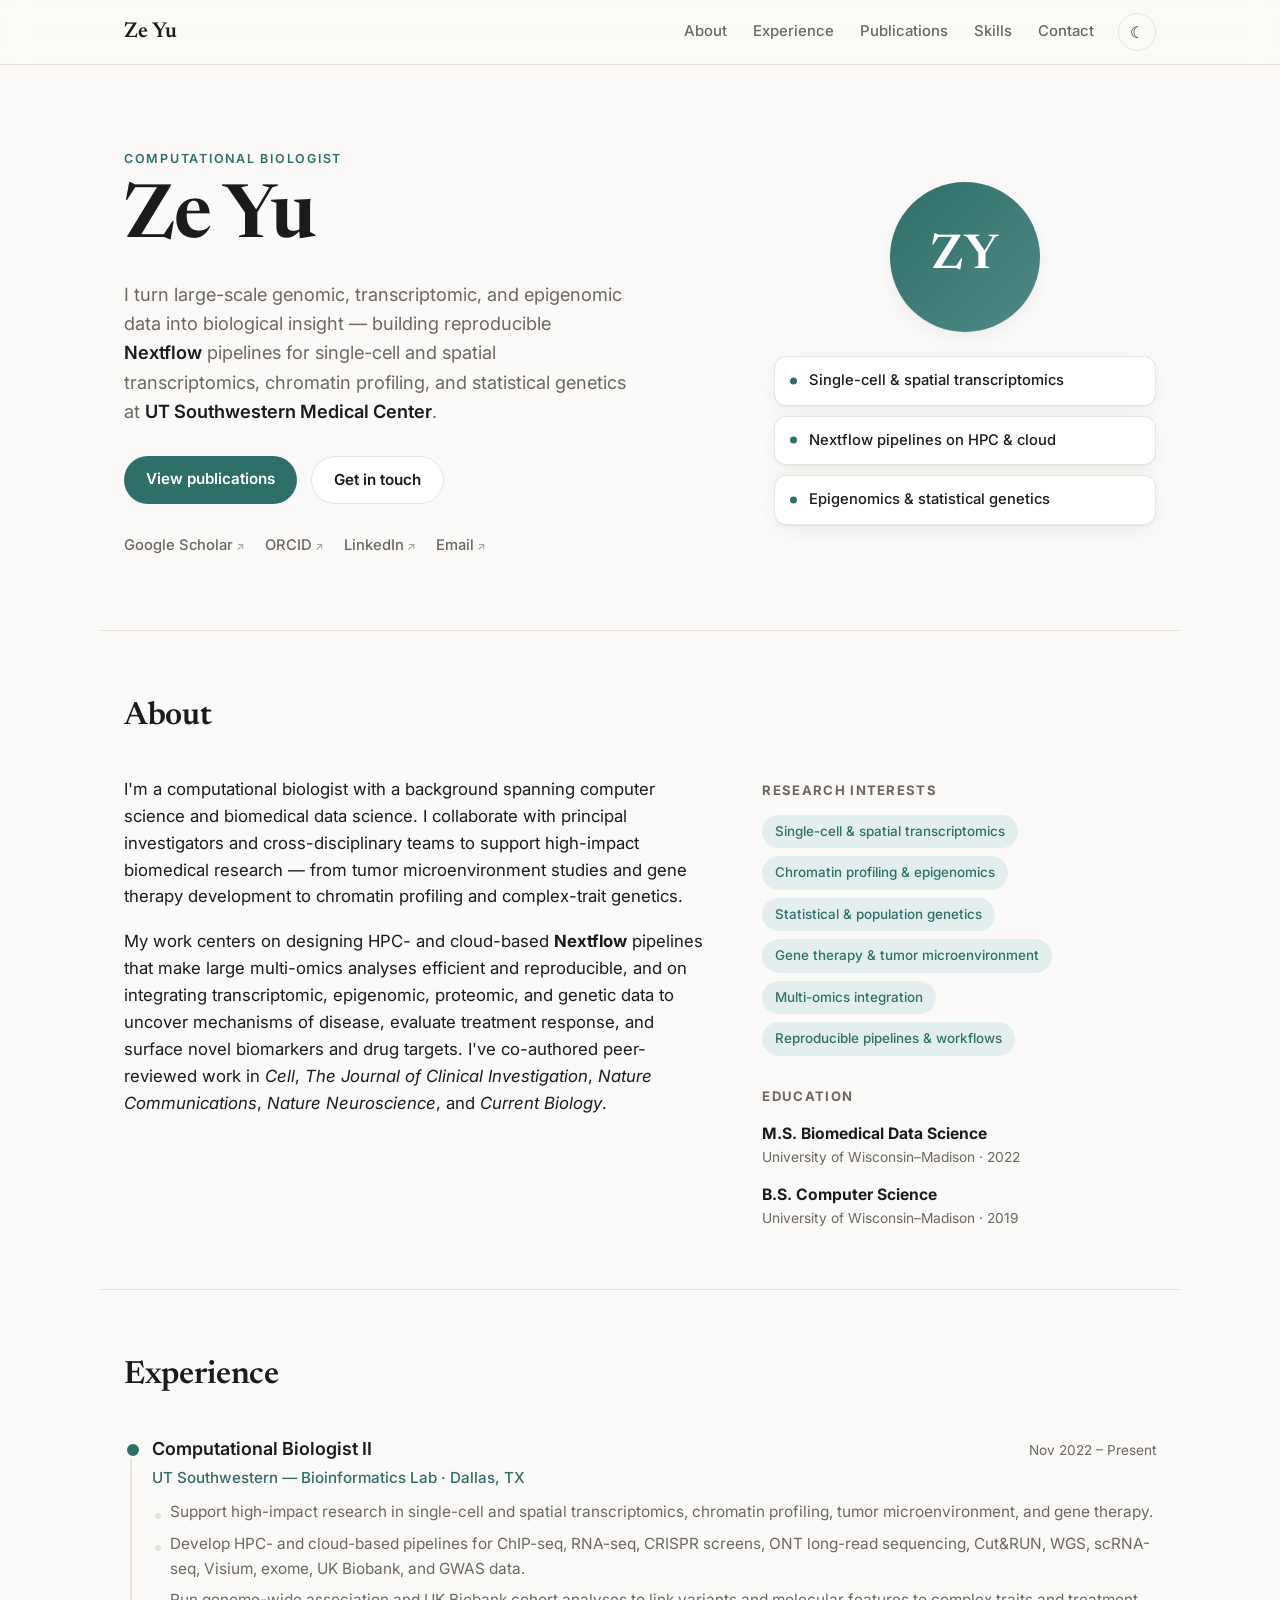
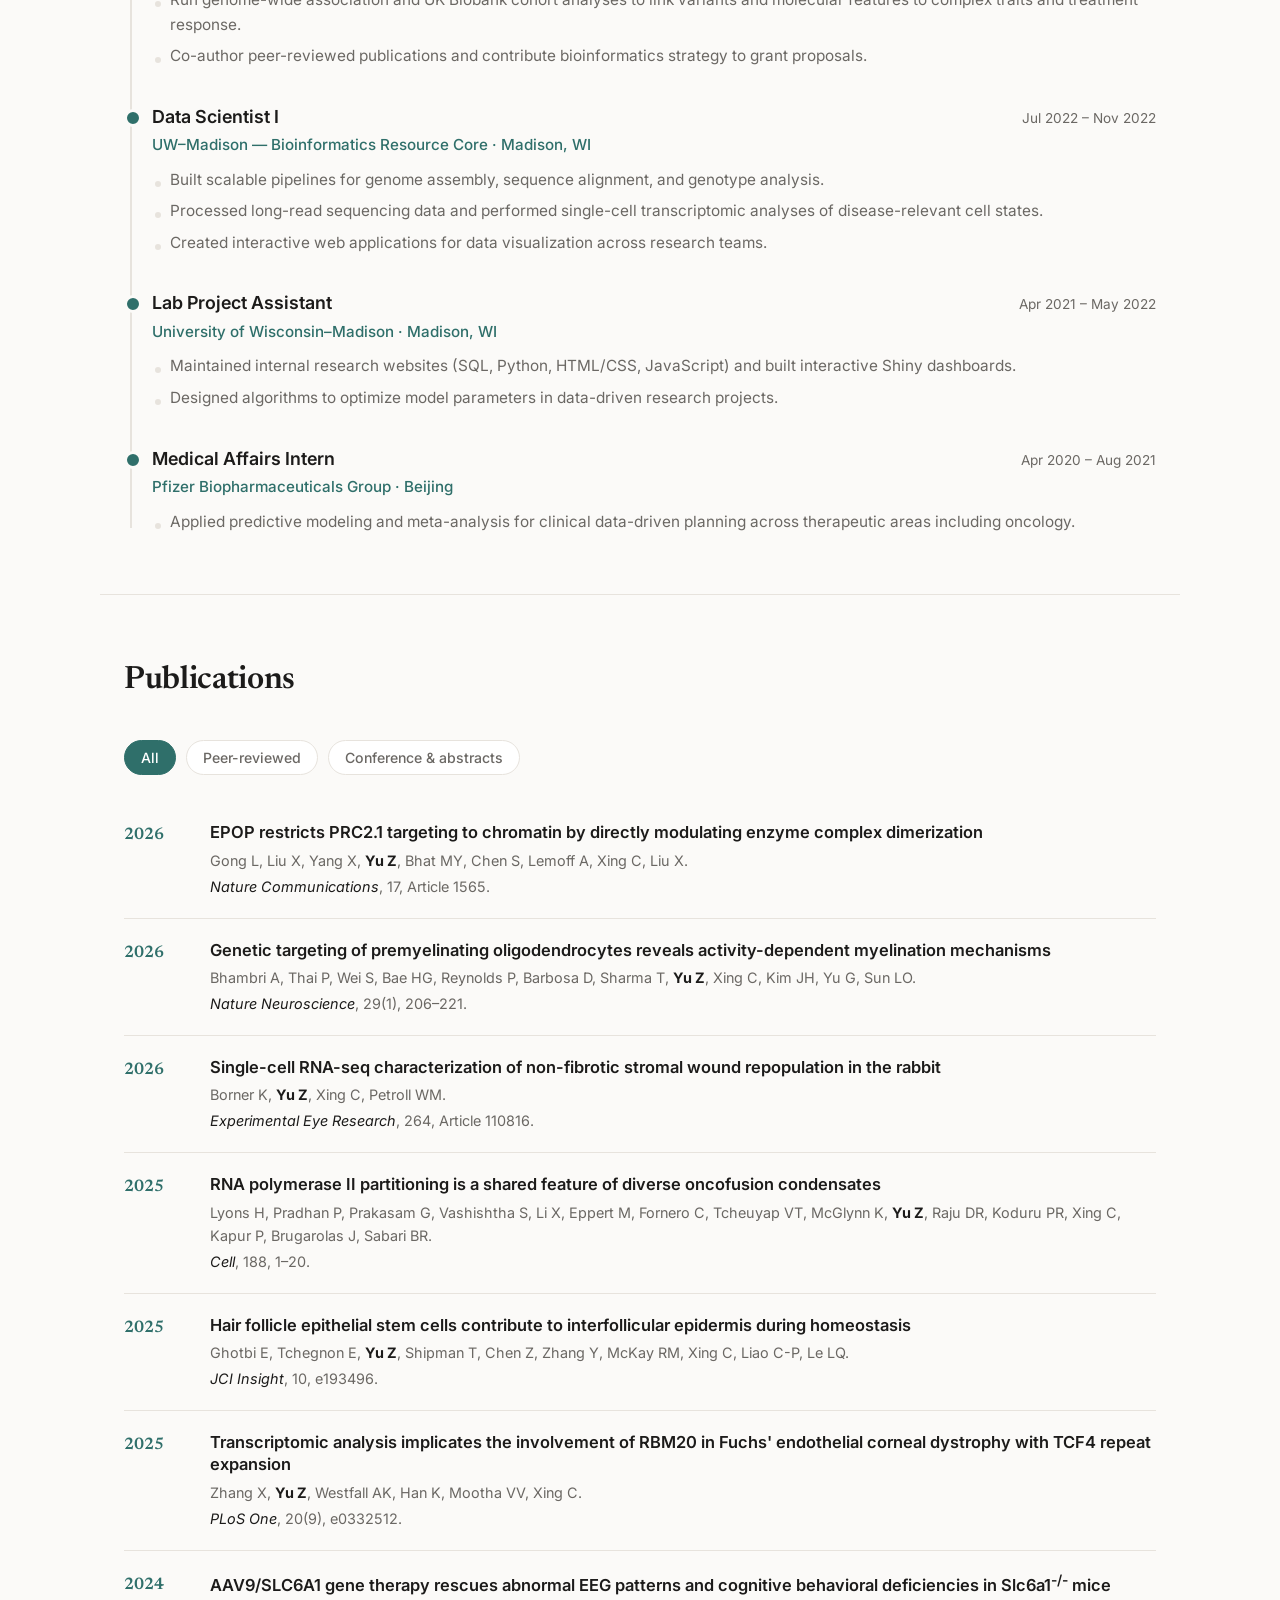
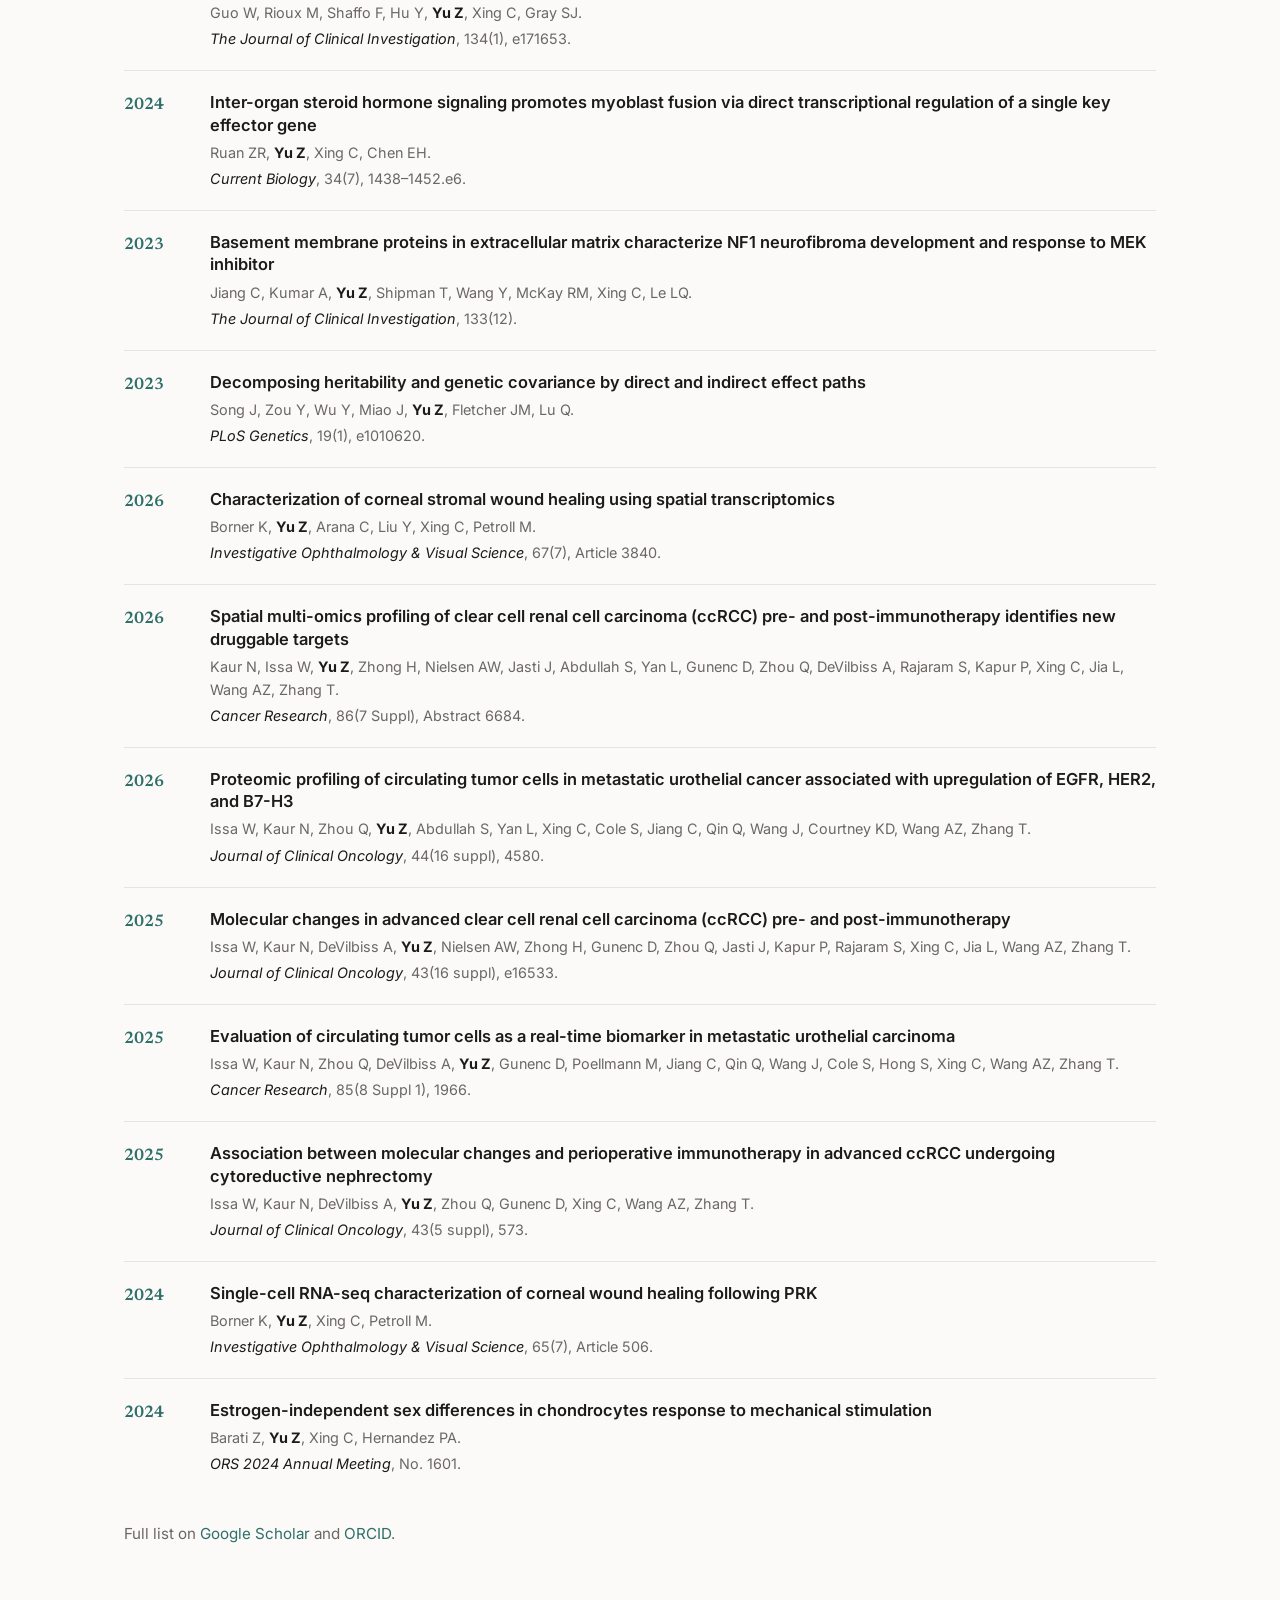
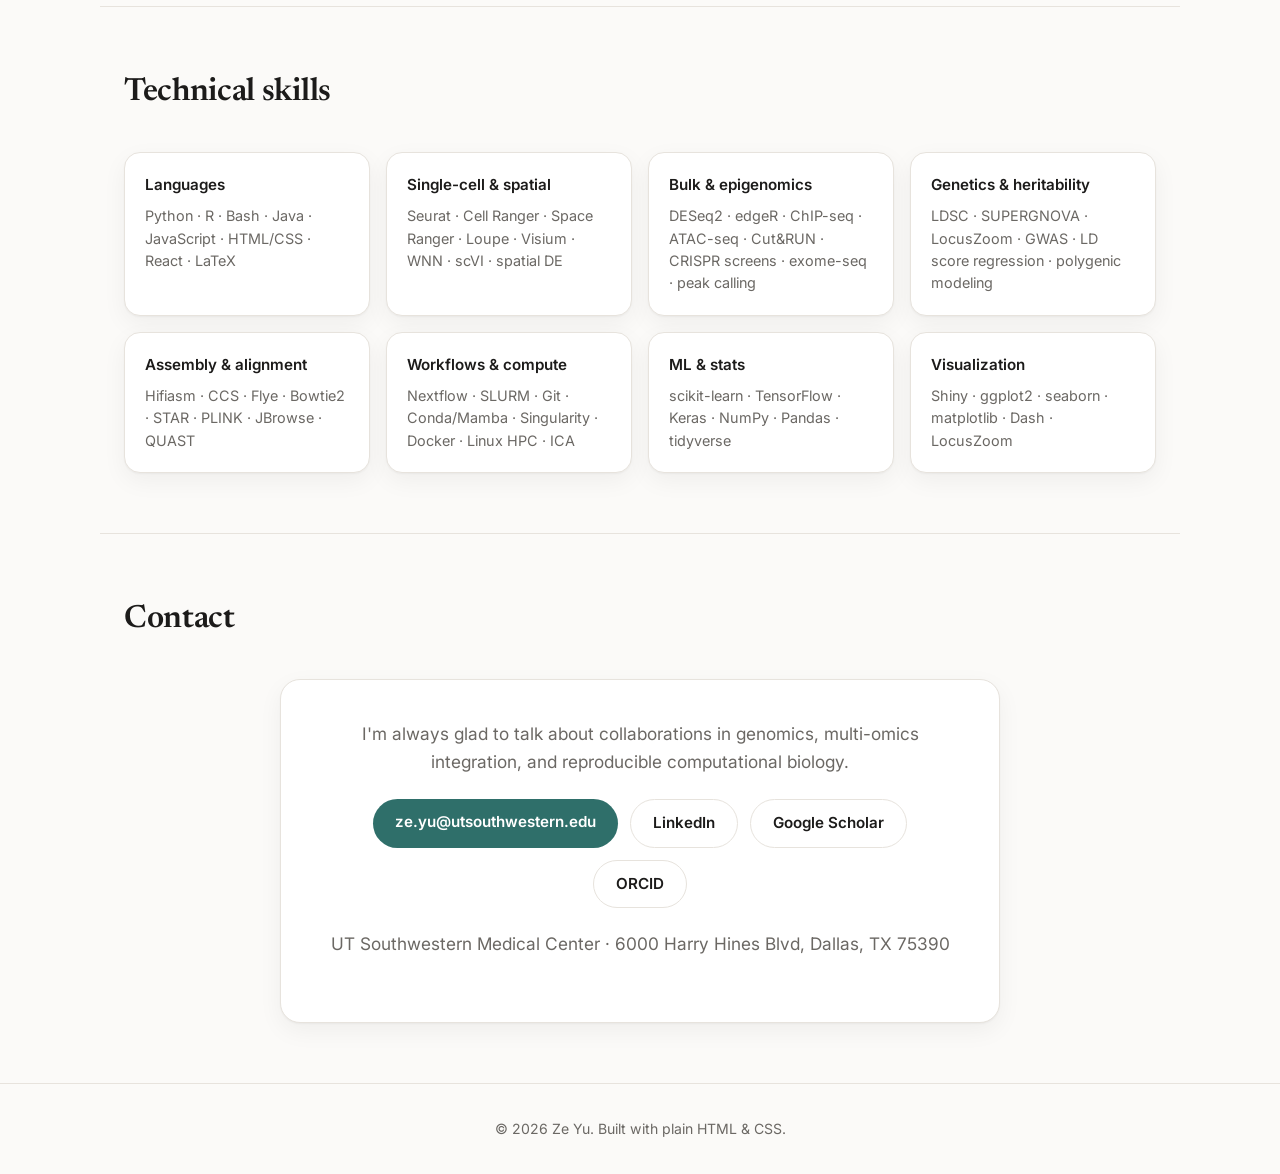
==== index.html @ 51e22260 "Build personal website Static site (HTML/CSS/JS) with light/dark theme, experience timeline, filtera" ====
<!DOCTYPE html>
<html lang="en">
<head>
  <meta charset="UTF-8" />
  <meta name="viewport" content="width=device-width, initial-scale=1.0" />
  <title>Ze Yu — Computational Biologist</title>
  <meta name="description" content="Ze Yu — Computational Biologist at UT Southwestern Medical Center. Single-cell & spatial transcriptomics, epigenomics, statistical genetics." />
  <meta property="og:title" content="Ze Yu — Computational Biologist" />
  <meta property="og:description" content="Computational Biologist at UT Southwestern Medical Center. Single-cell & spatial transcriptomics, epigenomics, and statistical genetics." />
  <meta property="og:type" content="website" />
  <link rel="preconnect" href="https://fonts.googleapis.com" />
  <link rel="preconnect" href="https://fonts.gstatic.com" crossorigin />
  <link href="https://fonts.googleapis.com/css2?family=Newsreader:opsz,wght@6..72,400;6..72,500;6..72,600&family=Inter:wght@400;500;600;700&display=swap" rel="stylesheet" />
  <link rel="stylesheet" href="styles.css" />
  <link rel="icon" href="data:image/svg+xml,%3Csvg xmlns='http://www.w3.org/2000/svg' viewBox='0 0 100 100'%3E%3Ctext y='.9em' font-size='90'%3E%F0%9F%A7%AC%3C/text%3E%3C/svg%3E" />
</head>
<body>
  <header class="site-header">
    <nav class="nav container">
      <a href="#top" class="brand">Ze&nbsp;Yu</a>
      <div class="nav-links">
        <a href="#about">About</a>
        <a href="#experience">Experience</a>
        <a href="#publications">Publications</a>
        <a href="#skills">Skills</a>
        <a href="#contact">Contact</a>
      </div>
      <button id="theme-toggle" class="theme-toggle" aria-label="Toggle dark mode">
        <span class="theme-icon">☾</span>
      </button>
    </nav>
  </header>

  <main id="top">
    <!-- HERO -->
    <section class="hero container">
      <div class="hero-text">
        <p class="eyebrow">Computational Biologist</p>
        <h1>Ze Yu</h1>
        <p class="lede">
          I turn large-scale genomic, transcriptomic, and epigenomic data into
          biological insight — building reproducible <strong>Nextflow</strong>
          pipelines for single-cell and spatial transcriptomics, chromatin
          profiling, and statistical genetics at
          <strong>UT Southwestern Medical Center</strong>.
        </p>
        <div class="hero-actions">
          <a class="btn btn-primary" href="#publications">View publications</a>
          <a class="btn btn-ghost" href="#contact">Get in touch</a>
        </div>
        <ul class="social">
          <li><a href="https://scholar.google.com/citations?user=RxsNe5QAAAAJ&hl=en" target="_blank" rel="noopener">Google Scholar</a></li>
          <li><a href="https://orcid.org/0000-0002-0583-1351" target="_blank" rel="noopener">ORCID</a></li>
          <li><a href="https://www.linkedin.com/in/ze-yu-9024b215b" target="_blank" rel="noopener">LinkedIn</a></li>
          <li><a href="mailto:ze.yu@utsouthwestern.edu">Email</a></li>
        </ul>
      </div>
      <div class="hero-aside">
        <div class="avatar" aria-hidden="true">ZY</div>
        <ul class="hero-focus">
          <li>Single-cell &amp; spatial transcriptomics</li>
          <li>Nextflow pipelines on HPC &amp; cloud</li>
          <li>Epigenomics &amp; statistical genetics</li>
        </ul>
      </div>
    </section>

    <!-- ABOUT -->
    <section id="about" class="container section">
      <h2 class="section-title">About</h2>
      <div class="about-grid">
        <div class="about-body">
          <p>
            I'm a computational biologist with a background spanning computer
            science and biomedical data science. I collaborate with principal
            investigators and cross-disciplinary teams to support high-impact
            biomedical research — from tumor microenvironment studies and gene
            therapy development to chromatin profiling and complex-trait genetics.
          </p>
          <p>
            My work centers on designing HPC- and cloud-based
            <strong>Nextflow</strong> pipelines that make large multi-omics
            analyses efficient and reproducible, and on
            integrating transcriptomic, epigenomic, proteomic, and genetic data to
            uncover mechanisms of disease, evaluate treatment response, and surface
            novel biomarkers and drug targets. I've co-authored peer-reviewed work
            in <em>Cell</em>, <em>The Journal of Clinical Investigation</em>,
            <em>Nature Communications</em>, <em>Nature Neuroscience</em>, and
            <em>Current Biology</em>.
          </p>
        </div>
        <aside class="about-side">
          <h3>Research interests</h3>
          <ul class="tags">
            <li>Single-cell &amp; spatial transcriptomics</li>
            <li>Chromatin profiling &amp; epigenomics</li>
            <li>Statistical &amp; population genetics</li>
            <li>Gene therapy &amp; tumor microenvironment</li>
            <li>Multi-omics integration</li>
            <li>Reproducible pipelines &amp; workflows</li>
          </ul>
          <h3>Education</h3>
          <ul class="edu">
            <li>
              <strong>M.S. Biomedical Data Science</strong>
              <span>University of Wisconsin–Madison · 2022</span>
            </li>
            <li>
              <strong>B.S. Computer Science</strong>
              <span>University of Wisconsin–Madison · 2019</span>
            </li>
          </ul>
        </aside>
      </div>
    </section>

    <!-- EXPERIENCE -->
    <section id="experience" class="container section">
      <h2 class="section-title">Experience</h2>
      <ol class="timeline">
        <li>
          <div class="timeline-head">
            <h3>Computational Biologist II</h3>
            <span class="timeline-date">Nov 2022 – Present</span>
          </div>
          <p class="timeline-org">UT Southwestern — Bioinformatics Lab · Dallas, TX</p>
          <ul>
            <li>Support high-impact research in single-cell and spatial transcriptomics, chromatin profiling, tumor microenvironment, and gene therapy.</li>
            <li>Develop HPC- and cloud-based pipelines for ChIP-seq, RNA-seq, CRISPR screens, ONT long-read sequencing, Cut&amp;RUN, WGS, scRNA-seq, Visium, exome, UK Biobank, and GWAS data.</li>
            <li>Run genome-wide association and UK Biobank cohort analyses to link variants and molecular features to complex traits and treatment response.</li>
            <li>Co-author peer-reviewed publications and contribute bioinformatics strategy to grant proposals.</li>
          </ul>
        </li>
        <li>
          <div class="timeline-head">
            <h3>Data Scientist I</h3>
            <span class="timeline-date">Jul 2022 – Nov 2022</span>
          </div>
          <p class="timeline-org">UW–Madison — Bioinformatics Resource Core · Madison, WI</p>
          <ul>
            <li>Built scalable pipelines for genome assembly, sequence alignment, and genotype analysis.</li>
            <li>Processed long-read sequencing data and performed single-cell transcriptomic analyses of disease-relevant cell states.</li>
            <li>Created interactive web applications for data visualization across research teams.</li>
          </ul>
        </li>
        <li>
          <div class="timeline-head">
            <h3>Lab Project Assistant</h3>
            <span class="timeline-date">Apr 2021 – May 2022</span>
          </div>
          <p class="timeline-org">University of Wisconsin–Madison · Madison, WI</p>
          <ul>
            <li>Maintained internal research websites (SQL, Python, HTML/CSS, JavaScript) and built interactive Shiny dashboards.</li>
            <li>Designed algorithms to optimize model parameters in data-driven research projects.</li>
          </ul>
        </li>
        <li>
          <div class="timeline-head">
            <h3>Medical Affairs Intern</h3>
            <span class="timeline-date">Apr 2020 – Aug 2021</span>
          </div>
          <p class="timeline-org">Pfizer Biopharmaceuticals Group · Beijing</p>
          <ul>
            <li>Applied predictive modeling and meta-analysis for clinical data-driven planning across therapeutic areas including oncology.</li>
          </ul>
        </li>
      </ol>
    </section>

    <!-- PUBLICATIONS -->
    <section id="publications" class="container section">
      <h2 class="section-title">Publications</h2>
      <div class="pub-controls">
        <button class="filter-btn is-active" data-filter="all">All</button>
        <button class="filter-btn" data-filter="journal">Peer-reviewed</button>
        <button class="filter-btn" data-filter="conference">Conference &amp; abstracts</button>
      </div>

      <ul class="pub-list">
        <!-- Peer-reviewed -->
        <li class="pub" data-type="journal">
          <span class="pub-year">2026</span>
          <div class="pub-body">
            <p class="pub-title">EPOP restricts PRC2.1 targeting to chromatin by directly modulating enzyme complex dimerization</p>
            <p class="pub-meta">Gong L, Liu X, Yang X, <b>Yu Z</b>, Bhat MY, Chen S, Lemoff A, Xing C, Liu X.</p>
            <p class="pub-venue"><em>Nature Communications</em>, 17, Article 1565.</p>
          </div>
        </li>
        <li class="pub" data-type="journal">
          <span class="pub-year">2026</span>
          <div class="pub-body">
            <p class="pub-title">Genetic targeting of premyelinating oligodendrocytes reveals activity-dependent myelination mechanisms</p>
            <p class="pub-meta">Bhambri A, Thai P, Wei S, Bae HG, Reynolds P, Barbosa D, Sharma T, <b>Yu Z</b>, Xing C, Kim JH, Yu G, Sun LO.</p>
            <p class="pub-venue"><em>Nature Neuroscience</em>, 29(1), 206–221.</p>
          </div>
        </li>
        <li class="pub" data-type="journal">
          <span class="pub-year">2026</span>
          <div class="pub-body">
            <p class="pub-title">Single-cell RNA-seq characterization of non-fibrotic stromal wound repopulation in the rabbit</p>
            <p class="pub-meta">Borner K, <b>Yu Z</b>, Xing C, Petroll WM.</p>
            <p class="pub-venue"><em>Experimental Eye Research</em>, 264, Article 110816.</p>
          </div>
        </li>
        <li class="pub" data-type="journal">
          <span class="pub-year">2025</span>
          <div class="pub-body">
            <p class="pub-title">RNA polymerase II partitioning is a shared feature of diverse oncofusion condensates</p>
            <p class="pub-meta">Lyons H, Pradhan P, Prakasam G, Vashishtha S, Li X, Eppert M, Fornero C, Tcheuyap VT, McGlynn K, <b>Yu Z</b>, Raju DR, Koduru PR, Xing C, Kapur P, Brugarolas J, Sabari BR.</p>
            <p class="pub-venue"><em>Cell</em>, 188, 1–20.</p>
          </div>
        </li>
        <li class="pub" data-type="journal">
          <span class="pub-year">2025</span>
          <div class="pub-body">
            <p class="pub-title">Hair follicle epithelial stem cells contribute to interfollicular epidermis during homeostasis</p>
            <p class="pub-meta">Ghotbi E, Tchegnon E, <b>Yu Z</b>, Shipman T, Chen Z, Zhang Y, McKay RM, Xing C, Liao C-P, Le LQ.</p>
            <p class="pub-venue"><em>JCI Insight</em>, 10, e193496.</p>
          </div>
        </li>
        <li class="pub" data-type="journal">
          <span class="pub-year">2025</span>
          <div class="pub-body">
            <p class="pub-title">Transcriptomic analysis implicates the involvement of RBM20 in Fuchs' endothelial corneal dystrophy with TCF4 repeat expansion</p>
            <p class="pub-meta">Zhang X, <b>Yu Z</b>, Westfall AK, Han K, Mootha VV, Xing C.</p>
            <p class="pub-venue"><em>PLoS One</em>, 20(9), e0332512.</p>
          </div>
        </li>
        <li class="pub" data-type="journal">
          <span class="pub-year">2024</span>
          <div class="pub-body">
            <p class="pub-title">AAV9/SLC6A1 gene therapy rescues abnormal EEG patterns and cognitive behavioral deficiencies in Slc6a1<sup>-/-</sup> mice</p>
            <p class="pub-meta">Guo W, Rioux M, Shaffo F, Hu Y, <b>Yu Z</b>, Xing C, Gray SJ.</p>
            <p class="pub-venue"><em>The Journal of Clinical Investigation</em>, 134(1), e171653.</p>
          </div>
        </li>
        <li class="pub" data-type="journal">
          <span class="pub-year">2024</span>
          <div class="pub-body">
            <p class="pub-title">Inter-organ steroid hormone signaling promotes myoblast fusion via direct transcriptional regulation of a single key effector gene</p>
            <p class="pub-meta">Ruan ZR, <b>Yu Z</b>, Xing C, Chen EH.</p>
            <p class="pub-venue"><em>Current Biology</em>, 34(7), 1438–1452.e6.</p>
          </div>
        </li>
        <li class="pub" data-type="journal">
          <span class="pub-year">2023</span>
          <div class="pub-body">
            <p class="pub-title">Basement membrane proteins in extracellular matrix characterize NF1 neurofibroma development and response to MEK inhibitor</p>
            <p class="pub-meta">Jiang C, Kumar A, <b>Yu Z</b>, Shipman T, Wang Y, McKay RM, Xing C, Le LQ.</p>
            <p class="pub-venue"><em>The Journal of Clinical Investigation</em>, 133(12).</p>
          </div>
        </li>
        <li class="pub" data-type="journal">
          <span class="pub-year">2023</span>
          <div class="pub-body">
            <p class="pub-title">Decomposing heritability and genetic covariance by direct and indirect effect paths</p>
            <p class="pub-meta">Song J, Zou Y, Wu Y, Miao J, <b>Yu Z</b>, Fletcher JM, Lu Q.</p>
            <p class="pub-venue"><em>PLoS Genetics</em>, 19(1), e1010620.</p>
          </div>
        </li>

        <!-- Conference & abstracts -->
        <li class="pub" data-type="conference">
          <span class="pub-year">2026</span>
          <div class="pub-body">
            <p class="pub-title">Characterization of corneal stromal wound healing using spatial transcriptomics</p>
            <p class="pub-meta">Borner K, <b>Yu Z</b>, Arana C, Liu Y, Xing C, Petroll M.</p>
            <p class="pub-venue"><em>Investigative Ophthalmology &amp; Visual Science</em>, 67(7), Article 3840.</p>
          </div>
        </li>
        <li class="pub" data-type="conference">
          <span class="pub-year">2026</span>
          <div class="pub-body">
            <p class="pub-title">Spatial multi-omics profiling of clear cell renal cell carcinoma (ccRCC) pre- and post-immunotherapy identifies new druggable targets</p>
            <p class="pub-meta">Kaur N, Issa W, <b>Yu Z</b>, Zhong H, Nielsen AW, Jasti J, Abdullah S, Yan L, Gunenc D, Zhou Q, DeVilbiss A, Rajaram S, Kapur P, Xing C, Jia L, Wang AZ, Zhang T.</p>
            <p class="pub-venue"><em>Cancer Research</em>, 86(7 Suppl), Abstract 6684.</p>
          </div>
        </li>
        <li class="pub" data-type="conference">
          <span class="pub-year">2026</span>
          <div class="pub-body">
            <p class="pub-title">Proteomic profiling of circulating tumor cells in metastatic urothelial cancer associated with upregulation of EGFR, HER2, and B7-H3</p>
            <p class="pub-meta">Issa W, Kaur N, Zhou Q, <b>Yu Z</b>, Abdullah S, Yan L, Xing C, Cole S, Jiang C, Qin Q, Wang J, Courtney KD, Wang AZ, Zhang T.</p>
            <p class="pub-venue"><em>Journal of Clinical Oncology</em>, 44(16 suppl), 4580.</p>
          </div>
        </li>
        <li class="pub" data-type="conference">
          <span class="pub-year">2025</span>
          <div class="pub-body">
            <p class="pub-title">Molecular changes in advanced clear cell renal cell carcinoma (ccRCC) pre- and post-immunotherapy</p>
            <p class="pub-meta">Issa W, Kaur N, DeVilbiss A, <b>Yu Z</b>, Nielsen AW, Zhong H, Gunenc D, Zhou Q, Jasti J, Kapur P, Rajaram S, Xing C, Jia L, Wang AZ, Zhang T.</p>
            <p class="pub-venue"><em>Journal of Clinical Oncology</em>, 43(16 suppl), e16533.</p>
          </div>
        </li>
        <li class="pub" data-type="conference">
          <span class="pub-year">2025</span>
          <div class="pub-body">
            <p class="pub-title">Evaluation of circulating tumor cells as a real-time biomarker in metastatic urothelial carcinoma</p>
            <p class="pub-meta">Issa W, Kaur N, Zhou Q, DeVilbiss A, <b>Yu Z</b>, Gunenc D, Poellmann M, Jiang C, Qin Q, Wang J, Cole S, Hong S, Xing C, Wang AZ, Zhang T.</p>
            <p class="pub-venue"><em>Cancer Research</em>, 85(8 Suppl 1), 1966.</p>
          </div>
        </li>
        <li class="pub" data-type="conference">
          <span class="pub-year">2025</span>
          <div class="pub-body">
            <p class="pub-title">Association between molecular changes and perioperative immunotherapy in advanced ccRCC undergoing cytoreductive nephrectomy</p>
            <p class="pub-meta">Issa W, Kaur N, DeVilbiss A, <b>Yu Z</b>, Zhou Q, Gunenc D, Xing C, Wang AZ, Zhang T.</p>
            <p class="pub-venue"><em>Journal of Clinical Oncology</em>, 43(5 suppl), 573.</p>
          </div>
        </li>
        <li class="pub" data-type="conference">
          <span class="pub-year">2024</span>
          <div class="pub-body">
            <p class="pub-title">Single-cell RNA-seq characterization of corneal wound healing following PRK</p>
            <p class="pub-meta">Borner K, <b>Yu Z</b>, Xing C, Petroll M.</p>
            <p class="pub-venue"><em>Investigative Ophthalmology &amp; Visual Science</em>, 65(7), Article 506.</p>
          </div>
        </li>
        <li class="pub" data-type="conference">
          <span class="pub-year">2024</span>
          <div class="pub-body">
            <p class="pub-title">Estrogen-independent sex differences in chondrocytes response to mechanical stimulation</p>
            <p class="pub-meta">Barati Z, <b>Yu Z</b>, Xing C, Hernandez PA.</p>
            <p class="pub-venue"><em>ORS 2024 Annual Meeting</em>, No. 1601.</p>
          </div>
        </li>
      </ul>
      <p class="pub-footer">
        Full list on <a href="https://scholar.google.com/citations?user=RxsNe5QAAAAJ&hl=en" target="_blank" rel="noopener">Google Scholar</a>
        and <a href="https://orcid.org/0000-0002-0583-1351" target="_blank" rel="noopener">ORCID</a>.
      </p>
    </section>

    <!-- SKILLS -->
    <section id="skills" class="container section">
      <h2 class="section-title">Technical skills</h2>
      <div class="skills-grid">
        <div class="skill-card">
          <h3>Languages</h3>
          <p>Python · R · Bash · Java · JavaScript · HTML/CSS · React · LaTeX</p>
        </div>
        <div class="skill-card">
          <h3>Single-cell &amp; spatial</h3>
          <p>Seurat · Cell Ranger · Space Ranger · Loupe · Visium · WNN · scVI · spatial DE</p>
        </div>
        <div class="skill-card">
          <h3>Bulk &amp; epigenomics</h3>
          <p>DESeq2 · edgeR · ChIP-seq · ATAC-seq · Cut&amp;RUN · CRISPR screens · exome-seq · peak calling</p>
        </div>
        <div class="skill-card">
          <h3>Genetics &amp; heritability</h3>
          <p>LDSC · SUPERGNOVA · LocusZoom · GWAS · LD score regression · polygenic modeling</p>
        </div>
        <div class="skill-card">
          <h3>Assembly &amp; alignment</h3>
          <p>Hifiasm · CCS · Flye · Bowtie2 · STAR · PLINK · JBrowse · QUAST</p>
        </div>
        <div class="skill-card">
          <h3>Workflows &amp; compute</h3>
          <p>Nextflow · SLURM · Git · Conda/Mamba · Singularity · Docker · Linux HPC · ICA</p>
        </div>
        <div class="skill-card">
          <h3>ML &amp; stats</h3>
          <p>scikit-learn · TensorFlow · Keras · NumPy · Pandas · tidyverse</p>
        </div>
        <div class="skill-card">
          <h3>Visualization</h3>
          <p>Shiny · ggplot2 · seaborn · matplotlib · Dash · LocusZoom</p>
        </div>
      </div>
    </section>

    <!-- CONTACT -->
    <section id="contact" class="container section">
      <h2 class="section-title">Contact</h2>
      <div class="contact-card">
        <p>
          I'm always glad to talk about collaborations in genomics, multi-omics
          integration, and reproducible computational biology.
        </p>
        <div class="contact-links">
          <a class="btn btn-primary" href="mailto:ze.yu@utsouthwestern.edu">ze.yu@utsouthwestern.edu</a>
          <a class="btn btn-ghost" href="https://www.linkedin.com/in/ze-yu-9024b215b" target="_blank" rel="noopener">LinkedIn</a>
          <a class="btn btn-ghost" href="https://scholar.google.com/citations?user=RxsNe5QAAAAJ&hl=en" target="_blank" rel="noopener">Google Scholar</a>
          <a class="btn btn-ghost" href="https://orcid.org/0000-0002-0583-1351" target="_blank" rel="noopener">ORCID</a>
        </div>
        <p class="contact-addr">UT Southwestern Medical Center · 6000 Harry Hines Blvd, Dallas, TX 75390</p>
      </div>
    </section>
  </main>

  <footer class="site-footer">
    <div class="container">
      <p>© <span id="year"></span> Ze Yu. Built with plain HTML &amp; CSS.</p>
    </div>
  </footer>

  <script src="script.js"></script>
</body>
</html>
---- styles.css ----
:root {
  --bg: #fbfaf8;
  --surface: #ffffff;
  --text: #1c1b1a;
  --muted: #6b6864;
  --border: #e7e3dd;
  --accent: #2f6f6a;
  --accent-soft: #e3efee;
  --shadow: 0 1px 2px rgba(0,0,0,.04), 0 8px 24px rgba(0,0,0,.05);
  --serif: "Newsreader", Georgia, serif;
  --sans: "Inter", system-ui, -apple-system, sans-serif;
  --maxw: 1080px;
}

:root[data-theme="dark"] {
  --bg: #14161a;
  --surface: #1c1f25;
  --text: #e9e7e3;
  --muted: #9a9791;
  --border: #2c3038;
  --accent: #6bc0b7;
  --accent-soft: #1e2c2b;
  --shadow: 0 1px 2px rgba(0,0,0,.3), 0 10px 30px rgba(0,0,0,.35);
}

* { box-sizing: border-box; margin: 0; padding: 0; }

html { scroll-behavior: smooth; }

body {
  font-family: var(--sans);
  color: var(--text);
  background: var(--bg);
  line-height: 1.6;
  -webkit-font-smoothing: antialiased;
  transition: background .3s ease, color .3s ease;
}

.container { width: 100%; max-width: var(--maxw); margin: 0 auto; padding: 0 24px; }

a { color: var(--accent); text-decoration: none; }
a:hover { text-decoration: underline; }

/* HEADER */
.site-header {
  position: sticky; top: 0; z-index: 50;
  background: color-mix(in srgb, var(--bg) 82%, transparent);
  backdrop-filter: saturate(180%) blur(12px);
  border-bottom: 1px solid var(--border);
}
.nav { display: flex; align-items: center; gap: 24px; height: 64px; }
.brand { font-family: var(--serif); font-size: 1.35rem; font-weight: 600; color: var(--text); }
.brand:hover { text-decoration: none; color: var(--accent); }
.nav-links { display: flex; gap: 26px; margin-left: auto; }
.nav-links a { color: var(--muted); font-size: .93rem; font-weight: 500; }
.nav-links a:hover { color: var(--text); text-decoration: none; }
.theme-toggle {
  background: transparent; border: 1px solid var(--border); color: var(--text);
  width: 38px; height: 38px; border-radius: 50%; cursor: pointer; font-size: 1rem;
  display: grid; place-items: center; transition: border-color .2s, transform .2s;
}
.theme-toggle:hover { border-color: var(--accent); transform: rotate(-15deg); }

/* HERO */
.hero {
  display: grid; grid-template-columns: 1.4fr .9fr; gap: 56px;
  align-items: center; padding: 84px 24px 72px;
}
.eyebrow {
  text-transform: uppercase; letter-spacing: .14em; font-size: .78rem;
  font-weight: 600; color: var(--accent); margin-bottom: 14px;
}
.hero h1 { font-family: var(--serif); font-size: clamp(3rem, 7vw, 4.6rem); font-weight: 600; line-height: 1.02; letter-spacing: -.02em; }
.lede { font-size: 1.14rem; color: var(--muted); margin: 22px 0 30px; max-width: 46ch; }
.lede strong { color: var(--text); font-weight: 600; }
.hero-actions { display: flex; gap: 14px; flex-wrap: wrap; margin-bottom: 28px; }

.btn {
  display: inline-block; padding: 11px 22px; border-radius: 999px;
  font-weight: 600; font-size: .95rem; transition: transform .15s ease, background .2s, border-color .2s;
}
.btn:hover { text-decoration: none; transform: translateY(-2px); }
.btn-primary { background: var(--accent); color: #fff; }
.btn-primary:hover { background: color-mix(in srgb, var(--accent) 88%, #000); }
.btn-ghost { border: 1px solid var(--border); color: var(--text); background: var(--surface); }
.btn-ghost:hover { border-color: var(--accent); }

.social { list-style: none; display: flex; flex-wrap: wrap; gap: 8px 20px; }
.social a { font-size: .92rem; font-weight: 500; color: var(--muted); position: relative; }
.social a::after { content: "↗"; font-size: .75em; margin-left: 3px; opacity: .6; }
.social a:hover { color: var(--accent); text-decoration: none; }

.hero-aside { display: flex; flex-direction: column; align-items: center; gap: 24px; }
.avatar {
  width: 150px; height: 150px; border-radius: 50%;
  background: linear-gradient(135deg, var(--accent), color-mix(in srgb, var(--accent) 55%, #7aa));
  color: #fff; display: grid; place-items: center;
  font-family: var(--serif); font-size: 3rem; font-weight: 600; letter-spacing: .02em;
  box-shadow: var(--shadow);
}
.hero-focus { list-style: none; width: 100%; display: flex; flex-direction: column; gap: 10px; }
.hero-focus li {
  background: var(--surface); border: 1px solid var(--border); border-radius: 12px;
  padding: 12px 16px; font-size: .92rem; font-weight: 500; color: var(--text);
  box-shadow: var(--shadow); position: relative; padding-left: 34px;
}
.hero-focus li::before {
  content: ""; position: absolute; left: 15px; top: 50%; transform: translateY(-50%);
  width: 7px; height: 7px; border-radius: 50%; background: var(--accent);
}

/* SECTIONS */
.section { padding: 60px 24px; border-top: 1px solid var(--border); }
.section-title {
  font-family: var(--serif); font-size: 2rem; font-weight: 600; margin-bottom: 34px;
  letter-spacing: -.01em;
}

/* ABOUT */
.about-grid { display: grid; grid-template-columns: 1.5fr 1fr; gap: 48px; }
.about-body p { margin-bottom: 18px; font-size: 1.05rem; color: var(--text); }
.about-body em { font-style: italic; color: var(--text); }
.about-side h3 { font-size: .82rem; text-transform: uppercase; letter-spacing: .1em; color: var(--muted); margin: 4px 0 14px; }
.about-side h3:not(:first-child) { margin-top: 30px; }
.tags { list-style: none; display: flex; flex-wrap: wrap; gap: 8px; }
.tags li {
  background: var(--accent-soft); color: var(--accent); border-radius: 999px;
  padding: 6px 13px; font-size: .84rem; font-weight: 500;
}
.edu { list-style: none; display: flex; flex-direction: column; gap: 14px; }
.edu li { display: flex; flex-direction: column; }
.edu strong { font-size: .98rem; }
.edu span { font-size: .86rem; color: var(--muted); }

/* TIMELINE */
.timeline { list-style: none; position: relative; padding-left: 28px; }
.timeline::before {
  content: ""; position: absolute; left: 6px; top: 6px; bottom: 6px; width: 2px; background: var(--border);
}
.timeline li { position: relative; padding-bottom: 34px; }
.timeline li:last-child { padding-bottom: 0; }
.timeline li::before {
  content: ""; position: absolute; left: -28px; top: 6px; width: 12px; height: 12px;
  border-radius: 50%; background: var(--accent); border: 3px solid var(--bg);
}
.timeline-head { display: flex; justify-content: space-between; align-items: baseline; gap: 12px; flex-wrap: wrap; }
.timeline-head h3 { font-size: 1.12rem; font-weight: 600; }
.timeline-date { font-size: .85rem; color: var(--muted); white-space: nowrap; }
.timeline-org { color: var(--accent); font-weight: 500; font-size: .95rem; margin: 2px 0 10px; }
.timeline li ul { list-style: none; display: flex; flex-direction: column; gap: 7px; }
.timeline li ul li { padding: 0 0 0 18px; position: relative; color: var(--muted); font-size: .96rem; }
.timeline li ul li::before {
  content: ""; position: absolute; left: 0; top: 10px; width: 6px; height: 6px;
  background: var(--border); border-radius: 50%;
}

/* PUBLICATIONS */
.pub-controls { display: flex; gap: 10px; flex-wrap: wrap; margin-bottom: 26px; }
.filter-btn {
  border: 1px solid var(--border); background: var(--surface); color: var(--muted);
  padding: 8px 16px; border-radius: 999px; font-size: .88rem; font-weight: 500;
  cursor: pointer; transition: all .2s; font-family: inherit;
}
.filter-btn:hover { border-color: var(--accent); color: var(--text); }
.filter-btn.is-active { background: var(--accent); color: #fff; border-color: var(--accent); }

.pub-list { list-style: none; display: flex; flex-direction: column; }
.pub {
  display: grid; grid-template-columns: 68px 1fr; gap: 18px;
  padding: 20px 0; border-top: 1px solid var(--border); align-items: start;
}
.pub:first-child { border-top: none; }
.pub-year {
  font-family: var(--serif); font-size: 1.05rem; font-weight: 600; color: var(--accent);
  padding-top: 1px;
}
.pub-title { font-weight: 600; font-size: 1.03rem; line-height: 1.35; margin-bottom: 5px; }
.pub-meta { font-size: .9rem; color: var(--muted); margin-bottom: 3px; }
.pub-meta b { color: var(--text); }
.pub-venue { font-size: .9rem; color: var(--muted); }
.pub-venue em { color: var(--text); }
.pub-footer { margin-top: 26px; color: var(--muted); font-size: .95rem; }

/* SKILLS */
.skills-grid { display: grid; grid-template-columns: repeat(auto-fill, minmax(240px, 1fr)); gap: 16px; }
.skill-card {
  background: var(--surface); border: 1px solid var(--border); border-radius: 16px;
  padding: 20px; box-shadow: var(--shadow); transition: transform .2s, border-color .2s;
}
.skill-card:hover { transform: translateY(-3px); border-color: var(--accent); }
.skill-card h3 { font-size: .95rem; font-weight: 600; margin-bottom: 8px; }
.skill-card p { font-size: .9rem; color: var(--muted); line-height: 1.55; }

/* CONTACT */
.contact-card {
  background: var(--surface); border: 1px solid var(--border); border-radius: 20px;
  padding: 40px; box-shadow: var(--shadow); text-align: center; max-width: 720px; margin: 0 auto;
}
.contact-card > p { font-size: 1.08rem; color: var(--muted); margin-bottom: 24px; }
.contact-links { display: flex; flex-wrap: wrap; gap: 12px; justify-content: center; margin-bottom: 22px; }
.contact-addr { font-size: .88rem; color: var(--muted); }

/* FOOTER */
.site-footer { padding: 34px 24px; border-top: 1px solid var(--border); text-align: center; }
.site-footer p { font-size: .88rem; color: var(--muted); }

/* RESPONSIVE */
@media (max-width: 860px) {
  .hero { grid-template-columns: 1fr; gap: 40px; padding-top: 56px; }
  .hero-aside { order: -1; align-items: flex-start; }
  .about-grid { grid-template-columns: 1fr; gap: 32px; }
  .nav-links { display: none; }
}
@media (max-width: 520px) {
  .pub { grid-template-columns: 1fr; gap: 4px; }
  .pub-year { padding-top: 0; }
  .contact-card { padding: 28px 20px; }
}

@media (prefers-reduced-motion: reduce) {
  * { scroll-behavior: auto !important; transition: none !important; }
}
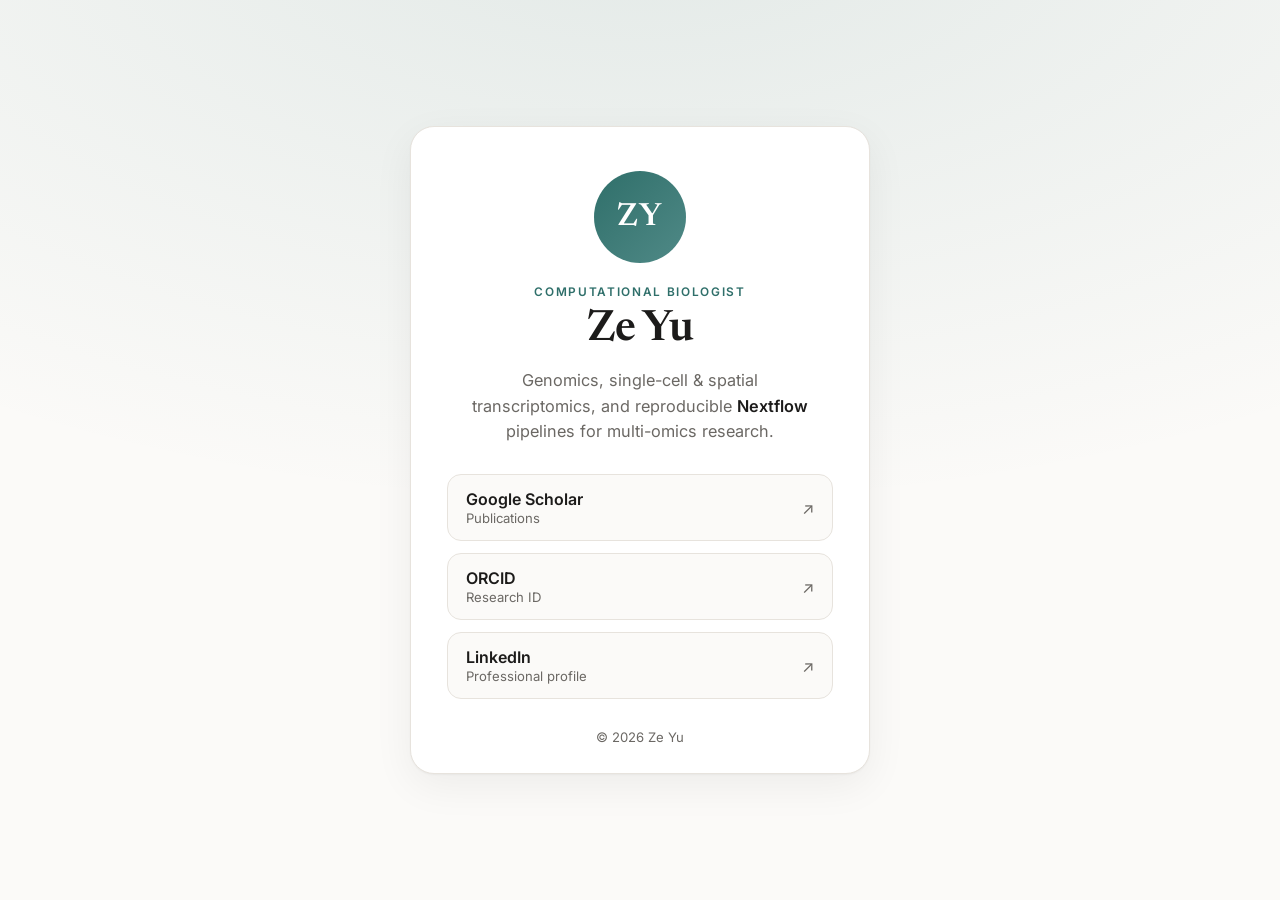
==== commit 289665f4: "Simplify to minimal profile-links landing page Replace detailed CV-style site with a single card tha" ====
--- a/index.html
+++ b/index.html
@@ -3,398 +3,43 @@
 <head>
   <meta charset="UTF-8" />
   <meta name="viewport" content="width=device-width, initial-scale=1.0" />
-  <title>Ze Yu — Computational Biologist</title>
-  <meta name="description" content="Ze Yu — Computational Biologist at UT Southwestern Medical Center. Single-cell & spatial transcriptomics, epigenomics, statistical genetics." />
+  <title>Ze Yu</title>
+  <meta name="description" content="Ze Yu — Computational Biologist. Genomics, single-cell & spatial transcriptomics, and reproducible Nextflow pipelines." />
   <meta property="og:title" content="Ze Yu — Computational Biologist" />
-  <meta property="og:description" content="Computational Biologist at UT Southwestern Medical Center. Single-cell & spatial transcriptomics, epigenomics, and statistical genetics." />
+  <meta property="og:description" content="Genomics, single-cell & spatial transcriptomics, and reproducible Nextflow pipelines." />
   <meta property="og:type" content="website" />
   <link rel="preconnect" href="https://fonts.googleapis.com" />
   <link rel="preconnect" href="https://fonts.gstatic.com" crossorigin />
-  <link href="https://fonts.googleapis.com/css2?family=Newsreader:opsz,wght@6..72,400;6..72,500;6..72,600&family=Inter:wght@400;500;600;700&display=swap" rel="stylesheet" />
+  <link href="https://fonts.googleapis.com/css2?family=Newsreader:opsz,wght@6..72,400;6..72,500;6..72,600&family=Inter:wght@400;500;600&display=swap" rel="stylesheet" />
   <link rel="stylesheet" href="styles.css" />
   <link rel="icon" href="data:image/svg+xml,%3Csvg xmlns='http://www.w3.org/2000/svg' viewBox='0 0 100 100'%3E%3Ctext y='.9em' font-size='90'%3E%F0%9F%A7%AC%3C/text%3E%3C/svg%3E" />
 </head>
 <body>
-  <header class="site-header">
-    <nav class="nav container">
-      <a href="#top" class="brand">Ze&nbsp;Yu</a>
-      <div class="nav-links">
-        <a href="#about">About</a>
-        <a href="#experience">Experience</a>
-        <a href="#publications">Publications</a>
-        <a href="#skills">Skills</a>
-        <a href="#contact">Contact</a>
-      </div>
-      <button id="theme-toggle" class="theme-toggle" aria-label="Toggle dark mode">
-        <span class="theme-icon">☾</span>
-      </button>
+  <main class="card">
+    <div class="avatar" aria-hidden="true">ZY</div>
+    <p class="eyebrow">Computational Biologist</p>
+    <h1>Ze Yu</h1>
+    <p class="tagline">
+      Genomics, single-cell &amp; spatial transcriptomics, and reproducible
+      <strong>Nextflow</strong> pipelines for multi-omics research.
+    </p>
+
+    <nav class="links" aria-label="Profiles">
+      <a href="https://scholar.google.com/citations?user=RxsNe5QAAAAJ&hl=en" target="_blank" rel="noopener">
+        <span class="link-label">Google Scholar</span>
+        <span class="link-sub">Publications</span>
+      </a>
+      <a href="https://orcid.org/0000-0002-0583-1351" target="_blank" rel="noopener">
+        <span class="link-label">ORCID</span>
+        <span class="link-sub">Research ID</span>
+      </a>
+      <a href="https://www.linkedin.com/in/ze-yu-9024b215b" target="_blank" rel="noopener">
+        <span class="link-label">LinkedIn</span>
+        <span class="link-sub">Professional profile</span>
+      </a>
     </nav>
-  </header>
 
-  <main id="top">
-    <!-- HERO -->
-    <section class="hero container">
-      <div class="hero-text">
-        <p class="eyebrow">Computational Biologist</p>
-        <h1>Ze Yu</h1>
-        <p class="lede">
-          I turn large-scale genomic, transcriptomic, and epigenomic data into
-          biological insight — building reproducible <strong>Nextflow</strong>
-          pipelines for single-cell and spatial transcriptomics, chromatin
-          profiling, and statistical genetics at
-          <strong>UT Southwestern Medical Center</strong>.
-        </p>
-        <div class="hero-actions">
-          <a class="btn btn-primary" href="#publications">View publications</a>
-          <a class="btn btn-ghost" href="#contact">Get in touch</a>
-        </div>
-        <ul class="social">
-          <li><a href="https://scholar.google.com/citations?user=RxsNe5QAAAAJ&hl=en" target="_blank" rel="noopener">Google Scholar</a></li>
-          <li><a href="https://orcid.org/0000-0002-0583-1351" target="_blank" rel="noopener">ORCID</a></li>
-          <li><a href="https://www.linkedin.com/in/ze-yu-9024b215b" target="_blank" rel="noopener">LinkedIn</a></li>
-          <li><a href="mailto:ze.yu@utsouthwestern.edu">Email</a></li>
-        </ul>
-      </div>
-      <div class="hero-aside">
-        <div class="avatar" aria-hidden="true">ZY</div>
-        <ul class="hero-focus">
-          <li>Single-cell &amp; spatial transcriptomics</li>
-          <li>Nextflow pipelines on HPC &amp; cloud</li>
-          <li>Epigenomics &amp; statistical genetics</li>
-        </ul>
-      </div>
-    </section>
-
-    <!-- ABOUT -->
-    <section id="about" class="container section">
-      <h2 class="section-title">About</h2>
-      <div class="about-grid">
-        <div class="about-body">
-          <p>
-            I'm a computational biologist with a background spanning computer
-            science and biomedical data science. I collaborate with principal
-            investigators and cross-disciplinary teams to support high-impact
-            biomedical research — from tumor microenvironment studies and gene
-            therapy development to chromatin profiling and complex-trait genetics.
-          </p>
-          <p>
-            My work centers on designing HPC- and cloud-based
-            <strong>Nextflow</strong> pipelines that make large multi-omics
-            analyses efficient and reproducible, and on
-            integrating transcriptomic, epigenomic, proteomic, and genetic data to
-            uncover mechanisms of disease, evaluate treatment response, and surface
-            novel biomarkers and drug targets. I've co-authored peer-reviewed work
-            in <em>Cell</em>, <em>The Journal of Clinical Investigation</em>,
-            <em>Nature Communications</em>, <em>Nature Neuroscience</em>, and
-            <em>Current Biology</em>.
-          </p>
-        </div>
-        <aside class="about-side">
-          <h3>Research interests</h3>
-          <ul class="tags">
-            <li>Single-cell &amp; spatial transcriptomics</li>
-            <li>Chromatin profiling &amp; epigenomics</li>
-            <li>Statistical &amp; population genetics</li>
-            <li>Gene therapy &amp; tumor microenvironment</li>
-            <li>Multi-omics integration</li>
-            <li>Reproducible pipelines &amp; workflows</li>
-          </ul>
-          <h3>Education</h3>
-          <ul class="edu">
-            <li>
-              <strong>M.S. Biomedical Data Science</strong>
-              <span>University of Wisconsin–Madison · 2022</span>
-            </li>
-            <li>
-              <strong>B.S. Computer Science</strong>
-              <span>University of Wisconsin–Madison · 2019</span>
-            </li>
-          </ul>
-        </aside>
-      </div>
-    </section>
-
-    <!-- EXPERIENCE -->
-    <section id="experience" class="container section">
-      <h2 class="section-title">Experience</h2>
-      <ol class="timeline">
-        <li>
-          <div class="timeline-head">
-            <h3>Computational Biologist II</h3>
-            <span class="timeline-date">Nov 2022 – Present</span>
-          </div>
-          <p class="timeline-org">UT Southwestern — Bioinformatics Lab · Dallas, TX</p>
-          <ul>
-            <li>Support high-impact research in single-cell and spatial transcriptomics, chromatin profiling, tumor microenvironment, and gene therapy.</li>
-            <li>Develop HPC- and cloud-based pipelines for ChIP-seq, RNA-seq, CRISPR screens, ONT long-read sequencing, Cut&amp;RUN, WGS, scRNA-seq, Visium, exome, UK Biobank, and GWAS data.</li>
-            <li>Run genome-wide association and UK Biobank cohort analyses to link variants and molecular features to complex traits and treatment response.</li>
-            <li>Co-author peer-reviewed publications and contribute bioinformatics strategy to grant proposals.</li>
-          </ul>
-        </li>
-        <li>
-          <div class="timeline-head">
-            <h3>Data Scientist I</h3>
-            <span class="timeline-date">Jul 2022 – Nov 2022</span>
-          </div>
-          <p class="timeline-org">UW–Madison — Bioinformatics Resource Core · Madison, WI</p>
-          <ul>
-            <li>Built scalable pipelines for genome assembly, sequence alignment, and genotype analysis.</li>
-            <li>Processed long-read sequencing data and performed single-cell transcriptomic analyses of disease-relevant cell states.</li>
-            <li>Created interactive web applications for data visualization across research teams.</li>
-          </ul>
-        </li>
-        <li>
-          <div class="timeline-head">
-            <h3>Lab Project Assistant</h3>
-            <span class="timeline-date">Apr 2021 – May 2022</span>
-          </div>
-          <p class="timeline-org">University of Wisconsin–Madison · Madison, WI</p>
-          <ul>
-            <li>Maintained internal research websites (SQL, Python, HTML/CSS, JavaScript) and built interactive Shiny dashboards.</li>
-            <li>Designed algorithms to optimize model parameters in data-driven research projects.</li>
-          </ul>
-        </li>
-        <li>
-          <div class="timeline-head">
-            <h3>Medical Affairs Intern</h3>
-            <span class="timeline-date">Apr 2020 – Aug 2021</span>
-          </div>
-          <p class="timeline-org">Pfizer Biopharmaceuticals Group · Beijing</p>
-          <ul>
-            <li>Applied predictive modeling and meta-analysis for clinical data-driven planning across therapeutic areas including oncology.</li>
-          </ul>
-        </li>
-      </ol>
-    </section>
-
-    <!-- PUBLICATIONS -->
-    <section id="publications" class="container section">
-      <h2 class="section-title">Publications</h2>
-      <div class="pub-controls">
-        <button class="filter-btn is-active" data-filter="all">All</button>
-        <button class="filter-btn" data-filter="journal">Peer-reviewed</button>
-        <button class="filter-btn" data-filter="conference">Conference &amp; abstracts</button>
-      </div>
-
-      <ul class="pub-list">
-        <!-- Peer-reviewed -->
-        <li class="pub" data-type="journal">
-          <span class="pub-year">2026</span>
-          <div class="pub-body">
-            <p class="pub-title">EPOP restricts PRC2.1 targeting to chromatin by directly modulating enzyme complex dimerization</p>
-            <p class="pub-meta">Gong L, Liu X, Yang X, <b>Yu Z</b>, Bhat MY, Chen S, Lemoff A, Xing C, Liu X.</p>
-            <p class="pub-venue"><em>Nature Communications</em>, 17, Article 1565.</p>
-          </div>
-        </li>
-        <li class="pub" data-type="journal">
-          <span class="pub-year">2026</span>
-          <div class="pub-body">
-            <p class="pub-title">Genetic targeting of premyelinating oligodendrocytes reveals activity-dependent myelination mechanisms</p>
-            <p class="pub-meta">Bhambri A, Thai P, Wei S, Bae HG, Reynolds P, Barbosa D, Sharma T, <b>Yu Z</b>, Xing C, Kim JH, Yu G, Sun LO.</p>
-            <p class="pub-venue"><em>Nature Neuroscience</em>, 29(1), 206–221.</p>
-          </div>
-        </li>
-        <li class="pub" data-type="journal">
-          <span class="pub-year">2026</span>
-          <div class="pub-body">
-            <p class="pub-title">Single-cell RNA-seq characterization of non-fibrotic stromal wound repopulation in the rabbit</p>
-            <p class="pub-meta">Borner K, <b>Yu Z</b>, Xing C, Petroll WM.</p>
-            <p class="pub-venue"><em>Experimental Eye Research</em>, 264, Article 110816.</p>
-          </div>
-        </li>
-        <li class="pub" data-type="journal">
-          <span class="pub-year">2025</span>
-          <div class="pub-body">
-            <p class="pub-title">RNA polymerase II partitioning is a shared feature of diverse oncofusion condensates</p>
-            <p class="pub-meta">Lyons H, Pradhan P, Prakasam G, Vashishtha S, Li X, Eppert M, Fornero C, Tcheuyap VT, McGlynn K, <b>Yu Z</b>, Raju DR, Koduru PR, Xing C, Kapur P, Brugarolas J, Sabari BR.</p>
-            <p class="pub-venue"><em>Cell</em>, 188, 1–20.</p>
-          </div>
-        </li>
-        <li class="pub" data-type="journal">
-          <span class="pub-year">2025</span>
-          <div class="pub-body">
-            <p class="pub-title">Hair follicle epithelial stem cells contribute to interfollicular epidermis during homeostasis</p>
-            <p class="pub-meta">Ghotbi E, Tchegnon E, <b>Yu Z</b>, Shipman T, Chen Z, Zhang Y, McKay RM, Xing C, Liao C-P, Le LQ.</p>
-            <p class="pub-venue"><em>JCI Insight</em>, 10, e193496.</p>
-          </div>
-        </li>
-        <li class="pub" data-type="journal">
-          <span class="pub-year">2025</span>
-          <div class="pub-body">
-            <p class="pub-title">Transcriptomic analysis implicates the involvement of RBM20 in Fuchs' endothelial corneal dystrophy with TCF4 repeat expansion</p>
-            <p class="pub-meta">Zhang X, <b>Yu Z</b>, Westfall AK, Han K, Mootha VV, Xing C.</p>
-            <p class="pub-venue"><em>PLoS One</em>, 20(9), e0332512.</p>
-          </div>
-        </li>
-        <li class="pub" data-type="journal">
-          <span class="pub-year">2024</span>
-          <div class="pub-body">
-            <p class="pub-title">AAV9/SLC6A1 gene therapy rescues abnormal EEG patterns and cognitive behavioral deficiencies in Slc6a1<sup>-/-</sup> mice</p>
-            <p class="pub-meta">Guo W, Rioux M, Shaffo F, Hu Y, <b>Yu Z</b>, Xing C, Gray SJ.</p>
-            <p class="pub-venue"><em>The Journal of Clinical Investigation</em>, 134(1), e171653.</p>
-          </div>
-        </li>
-        <li class="pub" data-type="journal">
-          <span class="pub-year">2024</span>
-          <div class="pub-body">
-            <p class="pub-title">Inter-organ steroid hormone signaling promotes myoblast fusion via direct transcriptional regulation of a single key effector gene</p>
-            <p class="pub-meta">Ruan ZR, <b>Yu Z</b>, Xing C, Chen EH.</p>
-            <p class="pub-venue"><em>Current Biology</em>, 34(7), 1438–1452.e6.</p>
-          </div>
-        </li>
-        <li class="pub" data-type="journal">
-          <span class="pub-year">2023</span>
-          <div class="pub-body">
-            <p class="pub-title">Basement membrane proteins in extracellular matrix characterize NF1 neurofibroma development and response to MEK inhibitor</p>
-            <p class="pub-meta">Jiang C, Kumar A, <b>Yu Z</b>, Shipman T, Wang Y, McKay RM, Xing C, Le LQ.</p>
-            <p class="pub-venue"><em>The Journal of Clinical Investigation</em>, 133(12).</p>
-          </div>
-        </li>
-        <li class="pub" data-type="journal">
-          <span class="pub-year">2023</span>
-          <div class="pub-body">
-            <p class="pub-title">Decomposing heritability and genetic covariance by direct and indirect effect paths</p>
-            <p class="pub-meta">Song J, Zou Y, Wu Y, Miao J, <b>Yu Z</b>, Fletcher JM, Lu Q.</p>
-            <p class="pub-venue"><em>PLoS Genetics</em>, 19(1), e1010620.</p>
-          </div>
-        </li>
-
-        <!-- Conference & abstracts -->
-        <li class="pub" data-type="conference">
-          <span class="pub-year">2026</span>
-          <div class="pub-body">
-            <p class="pub-title">Characterization of corneal stromal wound healing using spatial transcriptomics</p>
-            <p class="pub-meta">Borner K, <b>Yu Z</b>, Arana C, Liu Y, Xing C, Petroll M.</p>
-            <p class="pub-venue"><em>Investigative Ophthalmology &amp; Visual Science</em>, 67(7), Article 3840.</p>
-          </div>
-        </li>
-        <li class="pub" data-type="conference">
-          <span class="pub-year">2026</span>
-          <div class="pub-body">
-            <p class="pub-title">Spatial multi-omics profiling of clear cell renal cell carcinoma (ccRCC) pre- and post-immunotherapy identifies new druggable targets</p>
-            <p class="pub-meta">Kaur N, Issa W, <b>Yu Z</b>, Zhong H, Nielsen AW, Jasti J, Abdullah S, Yan L, Gunenc D, Zhou Q, DeVilbiss A, Rajaram S, Kapur P, Xing C, Jia L, Wang AZ, Zhang T.</p>
-            <p class="pub-venue"><em>Cancer Research</em>, 86(7 Suppl), Abstract 6684.</p>
-          </div>
-        </li>
-        <li class="pub" data-type="conference">
-          <span class="pub-year">2026</span>
-          <div class="pub-body">
-            <p class="pub-title">Proteomic profiling of circulating tumor cells in metastatic urothelial cancer associated with upregulation of EGFR, HER2, and B7-H3</p>
-            <p class="pub-meta">Issa W, Kaur N, Zhou Q, <b>Yu Z</b>, Abdullah S, Yan L, Xing C, Cole S, Jiang C, Qin Q, Wang J, Courtney KD, Wang AZ, Zhang T.</p>
-            <p class="pub-venue"><em>Journal of Clinical Oncology</em>, 44(16 suppl), 4580.</p>
-          </div>
-        </li>
-        <li class="pub" data-type="conference">
-          <span class="pub-year">2025</span>
-          <div class="pub-body">
-            <p class="pub-title">Molecular changes in advanced clear cell renal cell carcinoma (ccRCC) pre- and post-immunotherapy</p>
-            <p class="pub-meta">Issa W, Kaur N, DeVilbiss A, <b>Yu Z</b>, Nielsen AW, Zhong H, Gunenc D, Zhou Q, Jasti J, Kapur P, Rajaram S, Xing C, Jia L, Wang AZ, Zhang T.</p>
-            <p class="pub-venue"><em>Journal of Clinical Oncology</em>, 43(16 suppl), e16533.</p>
-          </div>
-        </li>
-        <li class="pub" data-type="conference">
-          <span class="pub-year">2025</span>
-          <div class="pub-body">
-            <p class="pub-title">Evaluation of circulating tumor cells as a real-time biomarker in metastatic urothelial carcinoma</p>
-            <p class="pub-meta">Issa W, Kaur N, Zhou Q, DeVilbiss A, <b>Yu Z</b>, Gunenc D, Poellmann M, Jiang C, Qin Q, Wang J, Cole S, Hong S, Xing C, Wang AZ, Zhang T.</p>
-            <p class="pub-venue"><em>Cancer Research</em>, 85(8 Suppl 1), 1966.</p>
-          </div>
-        </li>
-        <li class="pub" data-type="conference">
-          <span class="pub-year">2025</span>
-          <div class="pub-body">
-            <p class="pub-title">Association between molecular changes and perioperative immunotherapy in advanced ccRCC undergoing cytoreductive nephrectomy</p>
-            <p class="pub-meta">Issa W, Kaur N, DeVilbiss A, <b>Yu Z</b>, Zhou Q, Gunenc D, Xing C, Wang AZ, Zhang T.</p>
-            <p class="pub-venue"><em>Journal of Clinical Oncology</em>, 43(5 suppl), 573.</p>
-          </div>
-        </li>
-        <li class="pub" data-type="conference">
-          <span class="pub-year">2024</span>
-          <div class="pub-body">
-            <p class="pub-title">Single-cell RNA-seq characterization of corneal wound healing following PRK</p>
-            <p class="pub-meta">Borner K, <b>Yu Z</b>, Xing C, Petroll M.</p>
-            <p class="pub-venue"><em>Investigative Ophthalmology &amp; Visual Science</em>, 65(7), Article 506.</p>
-          </div>
-        </li>
-        <li class="pub" data-type="conference">
-          <span class="pub-year">2024</span>
-          <div class="pub-body">
-            <p class="pub-title">Estrogen-independent sex differences in chondrocytes response to mechanical stimulation</p>
-            <p class="pub-meta">Barati Z, <b>Yu Z</b>, Xing C, Hernandez PA.</p>
-            <p class="pub-venue"><em>ORS 2024 Annual Meeting</em>, No. 1601.</p>
-          </div>
-        </li>
-      </ul>
-      <p class="pub-footer">
-        Full list on <a href="https://scholar.google.com/citations?user=RxsNe5QAAAAJ&hl=en" target="_blank" rel="noopener">Google Scholar</a>
-        and <a href="https://orcid.org/0000-0002-0583-1351" target="_blank" rel="noopener">ORCID</a>.
-      </p>
-    </section>
-
-    <!-- SKILLS -->
-    <section id="skills" class="container section">
-      <h2 class="section-title">Technical skills</h2>
-      <div class="skills-grid">
-        <div class="skill-card">
-          <h3>Languages</h3>
-          <p>Python · R · Bash · Java · JavaScript · HTML/CSS · React · LaTeX</p>
-        </div>
-        <div class="skill-card">
-          <h3>Single-cell &amp; spatial</h3>
-          <p>Seurat · Cell Ranger · Space Ranger · Loupe · Visium · WNN · scVI · spatial DE</p>
-        </div>
-        <div class="skill-card">
-          <h3>Bulk &amp; epigenomics</h3>
-          <p>DESeq2 · edgeR · ChIP-seq · ATAC-seq · Cut&amp;RUN · CRISPR screens · exome-seq · peak calling</p>
-        </div>
-        <div class="skill-card">
-          <h3>Genetics &amp; heritability</h3>
-          <p>LDSC · SUPERGNOVA · LocusZoom · GWAS · LD score regression · polygenic modeling</p>
-        </div>
-        <div class="skill-card">
-          <h3>Assembly &amp; alignment</h3>
-          <p>Hifiasm · CCS · Flye · Bowtie2 · STAR · PLINK · JBrowse · QUAST</p>
-        </div>
-        <div class="skill-card">
-          <h3>Workflows &amp; compute</h3>
-          <p>Nextflow · SLURM · Git · Conda/Mamba · Singularity · Docker · Linux HPC · ICA</p>
-        </div>
-        <div class="skill-card">
-          <h3>ML &amp; stats</h3>
-          <p>scikit-learn · TensorFlow · Keras · NumPy · Pandas · tidyverse</p>
-        </div>
-        <div class="skill-card">
-          <h3>Visualization</h3>
-          <p>Shiny · ggplot2 · seaborn · matplotlib · Dash · LocusZoom</p>
-        </div>
-      </div>
-    </section>
-
-    <!-- CONTACT -->
-    <section id="contact" class="container section">
-      <h2 class="section-title">Contact</h2>
-      <div class="contact-card">
-        <p>
-          I'm always glad to talk about collaborations in genomics, multi-omics
-          integration, and reproducible computational biology.
-        </p>
-        <div class="contact-links">
-          <a class="btn btn-primary" href="mailto:ze.yu@utsouthwestern.edu">ze.yu@utsouthwestern.edu</a>
-          <a class="btn btn-ghost" href="https://www.linkedin.com/in/ze-yu-9024b215b" target="_blank" rel="noopener">LinkedIn</a>
-          <a class="btn btn-ghost" href="https://scholar.google.com/citations?user=RxsNe5QAAAAJ&hl=en" target="_blank" rel="noopener">Google Scholar</a>
-          <a class="btn btn-ghost" href="https://orcid.org/0000-0002-0583-1351" target="_blank" rel="noopener">ORCID</a>
-        </div>
-        <p class="contact-addr">UT Southwestern Medical Center · 6000 Harry Hines Blvd, Dallas, TX 75390</p>
-      </div>
-    </section>
+    <footer>© <span id="year">2026</span> Ze Yu</footer>
   </main>
-
-  <footer class="site-footer">
-    <div class="container">
-      <p>© <span id="year"></span> Ze Yu. Built with plain HTML &amp; CSS.</p>
-    </div>
-  </footer>
-
-  <script src="script.js"></script>
 </body>
 </html>
--- a/styles.css
+++ b/styles.css
@@ -5,218 +5,101 @@
   --muted: #6b6864;
   --border: #e7e3dd;
   --accent: #2f6f6a;
-  --accent-soft: #e3efee;
-  --shadow: 0 1px 2px rgba(0,0,0,.04), 0 8px 24px rgba(0,0,0,.05);
+  --shadow: 0 1px 2px rgba(0,0,0,.04), 0 12px 40px rgba(0,0,0,.06);
   --serif: "Newsreader", Georgia, serif;
   --sans: "Inter", system-ui, -apple-system, sans-serif;
-  --maxw: 1080px;
 }
 
-:root[data-theme="dark"] {
-  --bg: #14161a;
-  --surface: #1c1f25;
-  --text: #e9e7e3;
-  --muted: #9a9791;
-  --border: #2c3038;
-  --accent: #6bc0b7;
-  --accent-soft: #1e2c2b;
-  --shadow: 0 1px 2px rgba(0,0,0,.3), 0 10px 30px rgba(0,0,0,.35);
+@media (prefers-color-scheme: dark) {
+  :root {
+    --bg: #14161a;
+    --surface: #1c1f25;
+    --text: #e9e7e3;
+    --muted: #9a9791;
+    --border: #2c3038;
+    --accent: #6bc0b7;
+    --shadow: 0 1px 2px rgba(0,0,0,.3), 0 14px 44px rgba(0,0,0,.4);
+  }
 }
 
 * { box-sizing: border-box; margin: 0; padding: 0; }
 
-html { scroll-behavior: smooth; }
-
 body {
   font-family: var(--sans);
   color: var(--text);
-  background: var(--bg);
-  line-height: 1.6;
+  background:
+    radial-gradient(1200px 600px at 50% -10%, color-mix(in srgb, var(--accent) 12%, transparent), transparent),
+    var(--bg);
+  min-height: 100vh;
+  display: grid;
+  place-items: center;
+  padding: 28px;
   -webkit-font-smoothing: antialiased;
-  transition: background .3s ease, color .3s ease;
 }
 
-.container { width: 100%; max-width: var(--maxw); margin: 0 auto; padding: 0 24px; }
+.card {
+  width: 100%;
+  max-width: 460px;
+  background: var(--surface);
+  border: 1px solid var(--border);
+  border-radius: 24px;
+  box-shadow: var(--shadow);
+  padding: 44px 36px 28px;
+  text-align: center;
+}
 
-a { color: var(--accent); text-decoration: none; }
-a:hover { text-decoration: underline; }
-
-/* HEADER */
-.site-header {
-  position: sticky; top: 0; z-index: 50;
-  background: color-mix(in srgb, var(--bg) 82%, transparent);
-  backdrop-filter: saturate(180%) blur(12px);
-  border-bottom: 1px solid var(--border);
-}
-.nav { display: flex; align-items: center; gap: 24px; height: 64px; }
-.brand { font-family: var(--serif); font-size: 1.35rem; font-weight: 600; color: var(--text); }
-.brand:hover { text-decoration: none; color: var(--accent); }
-.nav-links { display: flex; gap: 26px; margin-left: auto; }
-.nav-links a { color: var(--muted); font-size: .93rem; font-weight: 500; }
-.nav-links a:hover { color: var(--text); text-decoration: none; }
-.theme-toggle {
-  background: transparent; border: 1px solid var(--border); color: var(--text);
-  width: 38px; height: 38px; border-radius: 50%; cursor: pointer; font-size: 1rem;
-  display: grid; place-items: center; transition: border-color .2s, transform .2s;
-}
-.theme-toggle:hover { border-color: var(--accent); transform: rotate(-15deg); }
-
-/* HERO */
-.hero {
-  display: grid; grid-template-columns: 1.4fr .9fr; gap: 56px;
-  align-items: center; padding: 84px 24px 72px;
-}
-.eyebrow {
-  text-transform: uppercase; letter-spacing: .14em; font-size: .78rem;
-  font-weight: 600; color: var(--accent); margin-bottom: 14px;
-}
-.hero h1 { font-family: var(--serif); font-size: clamp(3rem, 7vw, 4.6rem); font-weight: 600; line-height: 1.02; letter-spacing: -.02em; }
-.lede { font-size: 1.14rem; color: var(--muted); margin: 22px 0 30px; max-width: 46ch; }
-.lede strong { color: var(--text); font-weight: 600; }
-.hero-actions { display: flex; gap: 14px; flex-wrap: wrap; margin-bottom: 28px; }
-
-.btn {
-  display: inline-block; padding: 11px 22px; border-radius: 999px;
-  font-weight: 600; font-size: .95rem; transition: transform .15s ease, background .2s, border-color .2s;
-}
-.btn:hover { text-decoration: none; transform: translateY(-2px); }
-.btn-primary { background: var(--accent); color: #fff; }
-.btn-primary:hover { background: color-mix(in srgb, var(--accent) 88%, #000); }
-.btn-ghost { border: 1px solid var(--border); color: var(--text); background: var(--surface); }
-.btn-ghost:hover { border-color: var(--accent); }
-
-.social { list-style: none; display: flex; flex-wrap: wrap; gap: 8px 20px; }
-.social a { font-size: .92rem; font-weight: 500; color: var(--muted); position: relative; }
-.social a::after { content: "↗"; font-size: .75em; margin-left: 3px; opacity: .6; }
-.social a:hover { color: var(--accent); text-decoration: none; }
-
-.hero-aside { display: flex; flex-direction: column; align-items: center; gap: 24px; }
 .avatar {
-  width: 150px; height: 150px; border-radius: 50%;
+  width: 92px; height: 92px; margin: 0 auto 22px;
+  border-radius: 50%;
   background: linear-gradient(135deg, var(--accent), color-mix(in srgb, var(--accent) 55%, #7aa));
   color: #fff; display: grid; place-items: center;
-  font-family: var(--serif); font-size: 3rem; font-weight: 600; letter-spacing: .02em;
-  box-shadow: var(--shadow);
-}
-.hero-focus { list-style: none; width: 100%; display: flex; flex-direction: column; gap: 10px; }
-.hero-focus li {
-  background: var(--surface); border: 1px solid var(--border); border-radius: 12px;
-  padding: 12px 16px; font-size: .92rem; font-weight: 500; color: var(--text);
-  box-shadow: var(--shadow); position: relative; padding-left: 34px;
-}
-.hero-focus li::before {
-  content: ""; position: absolute; left: 15px; top: 50%; transform: translateY(-50%);
-  width: 7px; height: 7px; border-radius: 50%; background: var(--accent);
+  font-family: var(--serif); font-size: 2rem; font-weight: 600; letter-spacing: .02em;
 }
 
-/* SECTIONS */
-.section { padding: 60px 24px; border-top: 1px solid var(--border); }
-.section-title {
-  font-family: var(--serif); font-size: 2rem; font-weight: 600; margin-bottom: 34px;
-  letter-spacing: -.01em;
+.eyebrow {
+  text-transform: uppercase; letter-spacing: .14em; font-size: .74rem;
+  font-weight: 600; color: var(--accent); margin-bottom: 8px;
 }
 
-/* ABOUT */
-.about-grid { display: grid; grid-template-columns: 1.5fr 1fr; gap: 48px; }
-.about-body p { margin-bottom: 18px; font-size: 1.05rem; color: var(--text); }
-.about-body em { font-style: italic; color: var(--text); }
-.about-side h3 { font-size: .82rem; text-transform: uppercase; letter-spacing: .1em; color: var(--muted); margin: 4px 0 14px; }
-.about-side h3:not(:first-child) { margin-top: 30px; }
-.tags { list-style: none; display: flex; flex-wrap: wrap; gap: 8px; }
-.tags li {
-  background: var(--accent-soft); color: var(--accent); border-radius: 999px;
-  padding: 6px 13px; font-size: .84rem; font-weight: 500;
-}
-.edu { list-style: none; display: flex; flex-direction: column; gap: 14px; }
-.edu li { display: flex; flex-direction: column; }
-.edu strong { font-size: .98rem; }
-.edu span { font-size: .86rem; color: var(--muted); }
-
-/* TIMELINE */
-.timeline { list-style: none; position: relative; padding-left: 28px; }
-.timeline::before {
-  content: ""; position: absolute; left: 6px; top: 6px; bottom: 6px; width: 2px; background: var(--border);
-}
-.timeline li { position: relative; padding-bottom: 34px; }
-.timeline li:last-child { padding-bottom: 0; }
-.timeline li::before {
-  content: ""; position: absolute; left: -28px; top: 6px; width: 12px; height: 12px;
-  border-radius: 50%; background: var(--accent); border: 3px solid var(--bg);
-}
-.timeline-head { display: flex; justify-content: space-between; align-items: baseline; gap: 12px; flex-wrap: wrap; }
-.timeline-head h3 { font-size: 1.12rem; font-weight: 600; }
-.timeline-date { font-size: .85rem; color: var(--muted); white-space: nowrap; }
-.timeline-org { color: var(--accent); font-weight: 500; font-size: .95rem; margin: 2px 0 10px; }
-.timeline li ul { list-style: none; display: flex; flex-direction: column; gap: 7px; }
-.timeline li ul li { padding: 0 0 0 18px; position: relative; color: var(--muted); font-size: .96rem; }
-.timeline li ul li::before {
-  content: ""; position: absolute; left: 0; top: 10px; width: 6px; height: 6px;
-  background: var(--border); border-radius: 50%;
+h1 {
+  font-family: var(--serif); font-size: 2.7rem; font-weight: 600;
+  line-height: 1.05; letter-spacing: -.02em;
 }
 
-/* PUBLICATIONS */
-.pub-controls { display: flex; gap: 10px; flex-wrap: wrap; margin-bottom: 26px; }
-.filter-btn {
-  border: 1px solid var(--border); background: var(--surface); color: var(--muted);
-  padding: 8px 16px; border-radius: 999px; font-size: .88rem; font-weight: 500;
-  cursor: pointer; transition: all .2s; font-family: inherit;
+.tagline {
+  color: var(--muted); font-size: 1.02rem; line-height: 1.55;
+  margin: 16px auto 30px; max-width: 34ch;
 }
-.filter-btn:hover { border-color: var(--accent); color: var(--text); }
-.filter-btn.is-active { background: var(--accent); color: #fff; border-color: var(--accent); }
+.tagline strong { color: var(--text); font-weight: 600; }
 
-.pub-list { list-style: none; display: flex; flex-direction: column; }
-.pub {
-  display: grid; grid-template-columns: 68px 1fr; gap: 18px;
-  padding: 20px 0; border-top: 1px solid var(--border); align-items: start;
+.links { display: flex; flex-direction: column; gap: 12px; }
+.links a {
+  position: relative;
+  display: flex; flex-direction: column; align-items: flex-start;
+  text-decoration: none; text-align: left;
+  padding: 14px 44px 14px 18px; border-radius: 14px;
+  border: 1px solid var(--border); background: var(--bg);
+  transition: transform .15s ease, border-color .2s ease, background .2s ease;
 }
-.pub:first-child { border-top: none; }
-.pub-year {
-  font-family: var(--serif); font-size: 1.05rem; font-weight: 600; color: var(--accent);
-  padding-top: 1px;
+.links a:hover {
+  transform: translateY(-2px);
+  border-color: var(--accent);
+  background: color-mix(in srgb, var(--accent) 8%, var(--surface));
 }
-.pub-title { font-weight: 600; font-size: 1.03rem; line-height: 1.35; margin-bottom: 5px; }
-.pub-meta { font-size: .9rem; color: var(--muted); margin-bottom: 3px; }
-.pub-meta b { color: var(--text); }
-.pub-venue { font-size: .9rem; color: var(--muted); }
-.pub-venue em { color: var(--text); }
-.pub-footer { margin-top: 26px; color: var(--muted); font-size: .95rem; }
+.link-label { font-weight: 600; font-size: 1rem; color: var(--text); }
+.link-sub { font-size: .82rem; color: var(--muted); margin-top: 1px; }
+.links a::after {
+  content: "↗";
+  position: absolute; right: 18px; top: 50%; transform: translateY(-50%);
+  color: var(--muted); font-size: 1rem;
+}
+.links a:hover::after { color: var(--accent); }
 
-/* SKILLS */
-.skills-grid { display: grid; grid-template-columns: repeat(auto-fill, minmax(240px, 1fr)); gap: 16px; }
-.skill-card {
-  background: var(--surface); border: 1px solid var(--border); border-radius: 16px;
-  padding: 20px; box-shadow: var(--shadow); transition: transform .2s, border-color .2s;
-}
-.skill-card:hover { transform: translateY(-3px); border-color: var(--accent); }
-.skill-card h3 { font-size: .95rem; font-weight: 600; margin-bottom: 8px; }
-.skill-card p { font-size: .9rem; color: var(--muted); line-height: 1.55; }
-
-/* CONTACT */
-.contact-card {
-  background: var(--surface); border: 1px solid var(--border); border-radius: 20px;
-  padding: 40px; box-shadow: var(--shadow); text-align: center; max-width: 720px; margin: 0 auto;
-}
-.contact-card > p { font-size: 1.08rem; color: var(--muted); margin-bottom: 24px; }
-.contact-links { display: flex; flex-wrap: wrap; gap: 12px; justify-content: center; margin-bottom: 22px; }
-.contact-addr { font-size: .88rem; color: var(--muted); }
-
-/* FOOTER */
-.site-footer { padding: 34px 24px; border-top: 1px solid var(--border); text-align: center; }
-.site-footer p { font-size: .88rem; color: var(--muted); }
-
-/* RESPONSIVE */
-@media (max-width: 860px) {
-  .hero { grid-template-columns: 1fr; gap: 40px; padding-top: 56px; }
-  .hero-aside { order: -1; align-items: flex-start; }
-  .about-grid { grid-template-columns: 1fr; gap: 32px; }
-  .nav-links { display: none; }
-}
-@media (max-width: 520px) {
-  .pub { grid-template-columns: 1fr; gap: 4px; }
-  .pub-year { padding-top: 0; }
-  .contact-card { padding: 28px 20px; }
+footer {
+  margin-top: 30px; font-size: .82rem; color: var(--muted);
 }
 
-@media (prefers-reduced-motion: reduce) {
-  * { scroll-behavior: auto !important; transition: none !important; }
+@media (max-width: 480px) {
+  .card { padding: 36px 24px 24px; }
+  h1 { font-size: 2.3rem; }
 }
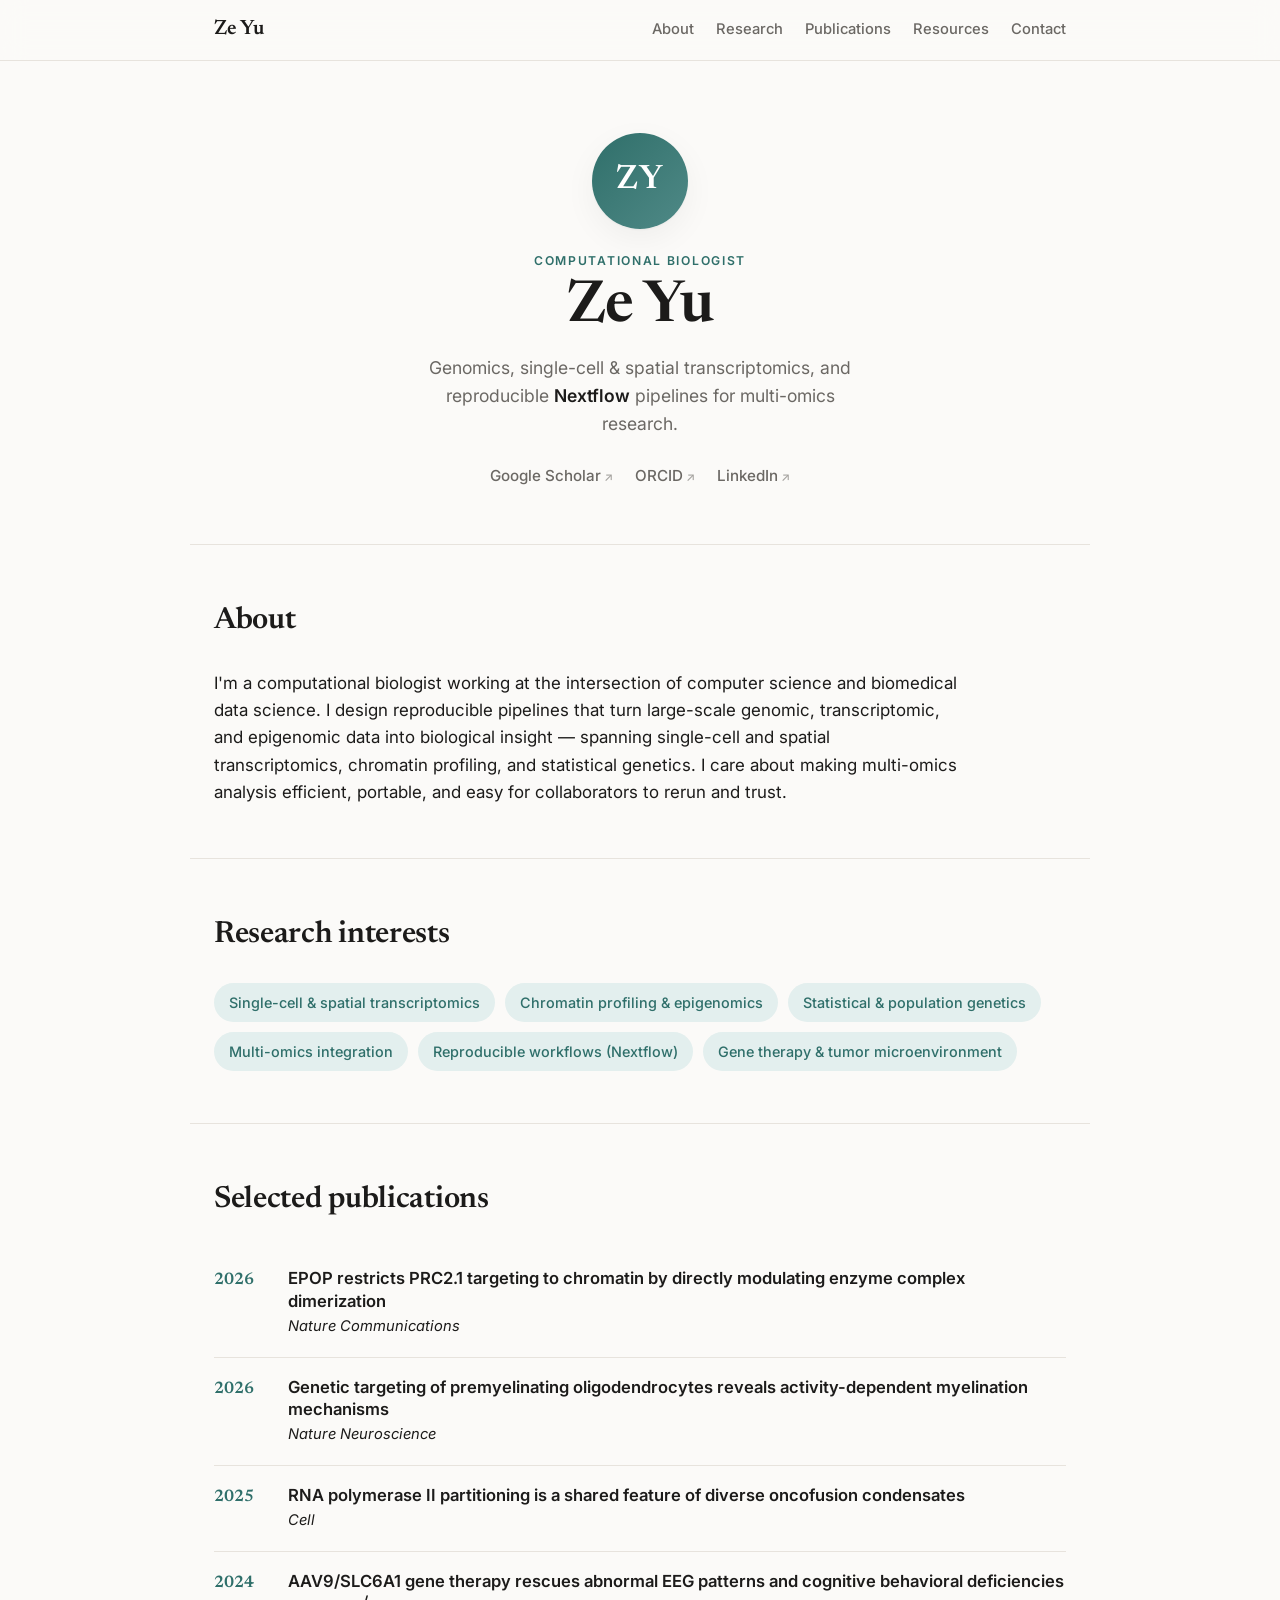
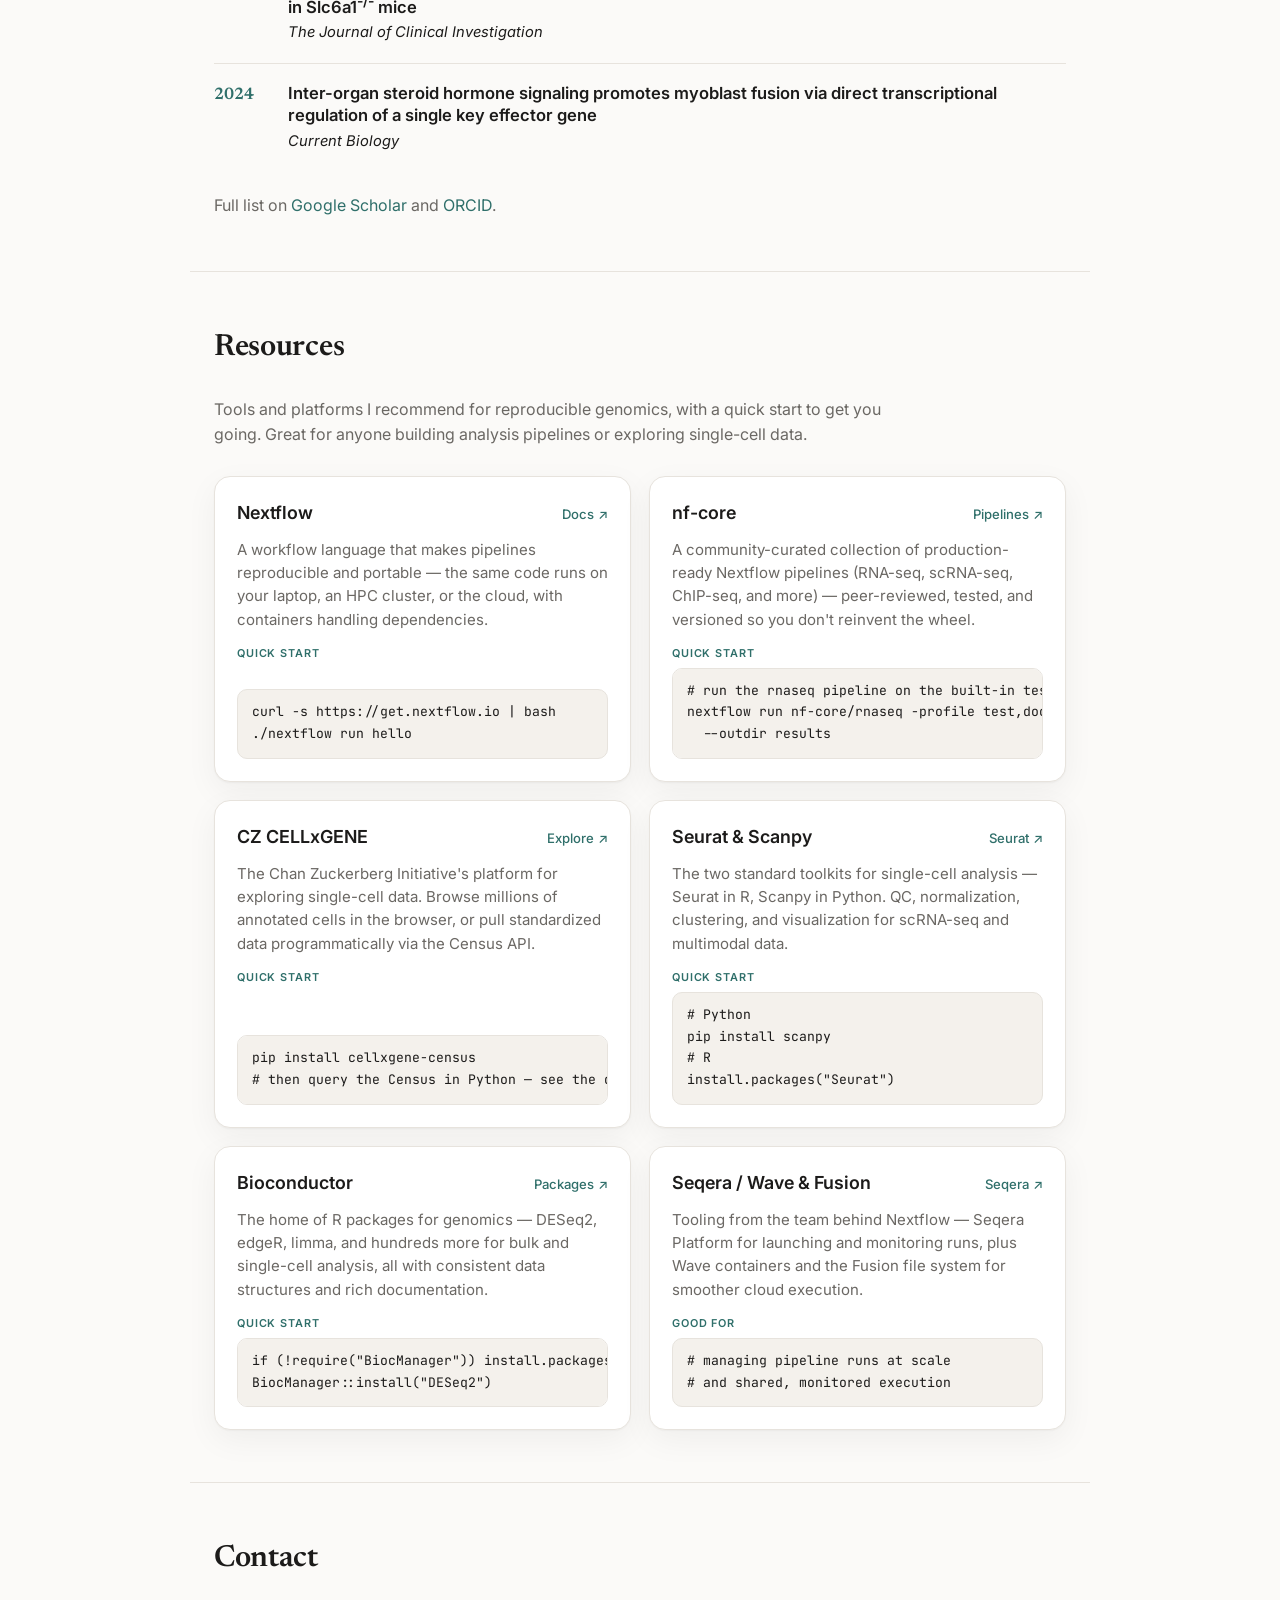
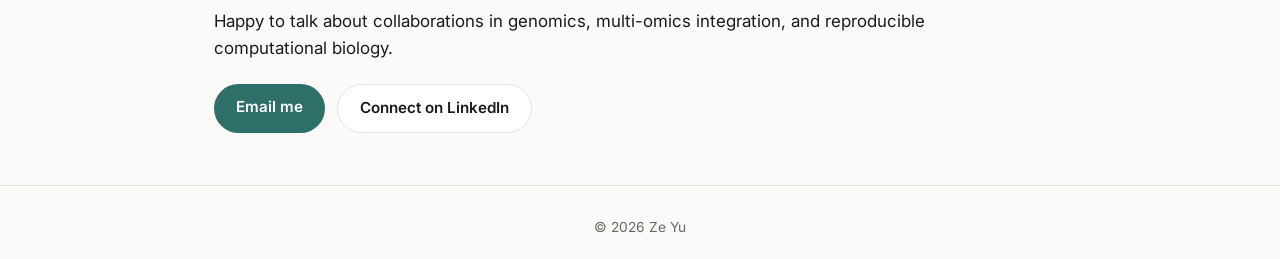
==== commit ffdf8d09: "Add About, Research, Publications, Resources, and Contact sections Expand the landing page into a fu" ====
--- a/index.html
+++ b/index.html
@@ -3,43 +3,221 @@
 <head>
   <meta charset="UTF-8" />
   <meta name="viewport" content="width=device-width, initial-scale=1.0" />
-  <title>Ze Yu</title>
-  <meta name="description" content="Ze Yu — Computational Biologist. Genomics, single-cell & spatial transcriptomics, and reproducible Nextflow pipelines." />
+  <title>Ze Yu — Computational Biologist</title>
+  <meta name="description" content="Ze Yu — Computational Biologist. Genomics, single-cell & spatial transcriptomics, and reproducible Nextflow pipelines. Recommended tools and quick-start guides." />
   <meta property="og:title" content="Ze Yu — Computational Biologist" />
   <meta property="og:description" content="Genomics, single-cell & spatial transcriptomics, and reproducible Nextflow pipelines." />
   <meta property="og:type" content="website" />
   <link rel="preconnect" href="https://fonts.googleapis.com" />
   <link rel="preconnect" href="https://fonts.gstatic.com" crossorigin />
-  <link href="https://fonts.googleapis.com/css2?family=Newsreader:opsz,wght@6..72,400;6..72,500;6..72,600&family=Inter:wght@400;500;600&display=swap" rel="stylesheet" />
+  <link href="https://fonts.googleapis.com/css2?family=Newsreader:opsz,wght@6..72,400;6..72,500;6..72,600&family=Inter:wght@400;500;600&family=JetBrains+Mono:wght@400;500&display=swap" rel="stylesheet" />
   <link rel="stylesheet" href="styles.css" />
   <link rel="icon" href="data:image/svg+xml,%3Csvg xmlns='http://www.w3.org/2000/svg' viewBox='0 0 100 100'%3E%3Ctext y='.9em' font-size='90'%3E%F0%9F%A7%AC%3C/text%3E%3C/svg%3E" />
 </head>
 <body>
-  <main class="card">
-    <div class="avatar" aria-hidden="true">ZY</div>
-    <p class="eyebrow">Computational Biologist</p>
-    <h1>Ze Yu</h1>
-    <p class="tagline">
-      Genomics, single-cell &amp; spatial transcriptomics, and reproducible
-      <strong>Nextflow</strong> pipelines for multi-omics research.
-    </p>
-
-    <nav class="links" aria-label="Profiles">
-      <a href="https://scholar.google.com/citations?user=RxsNe5QAAAAJ&hl=en" target="_blank" rel="noopener">
-        <span class="link-label">Google Scholar</span>
-        <span class="link-sub">Publications</span>
-      </a>
-      <a href="https://orcid.org/0000-0002-0583-1351" target="_blank" rel="noopener">
-        <span class="link-label">ORCID</span>
-        <span class="link-sub">Research ID</span>
-      </a>
-      <a href="https://www.linkedin.com/in/ze-yu-9024b215b" target="_blank" rel="noopener">
-        <span class="link-label">LinkedIn</span>
-        <span class="link-sub">Professional profile</span>
-      </a>
+  <header class="site-header">
+    <nav class="nav container">
+      <a href="#top" class="brand">Ze&nbsp;Yu</a>
+      <div class="nav-links">
+        <a href="#about">About</a>
+        <a href="#research">Research</a>
+        <a href="#publications">Publications</a>
+        <a href="#resources">Resources</a>
+        <a href="#contact">Contact</a>
+      </div>
     </nav>
-
-    <footer>© <span id="year">2026</span> Ze Yu</footer>
+  </header>
+
+  <main id="top">
+    <!-- HERO -->
+    <section class="hero container">
+      <div class="avatar" aria-hidden="true">ZY</div>
+      <p class="eyebrow">Computational Biologist</p>
+      <h1>Ze Yu</h1>
+      <p class="tagline">
+        Genomics, single-cell &amp; spatial transcriptomics, and reproducible
+        <strong>Nextflow</strong> pipelines for multi-omics research.
+      </p>
+      <div class="hero-links">
+        <a href="https://scholar.google.com/citations?user=RxsNe5QAAAAJ&hl=en" target="_blank" rel="noopener">Google Scholar</a>
+        <a href="https://orcid.org/0000-0002-0583-1351" target="_blank" rel="noopener">ORCID</a>
+        <a href="https://www.linkedin.com/in/ze-yu-9024b215b" target="_blank" rel="noopener">LinkedIn</a>
+      </div>
+    </section>
+
+    <!-- ABOUT -->
+    <section id="about" class="container section">
+      <h2 class="section-title">About</h2>
+      <p class="prose">
+        I'm a computational biologist working at the intersection of computer
+        science and biomedical data science. I design reproducible pipelines
+        that turn large-scale genomic, transcriptomic, and epigenomic data into
+        biological insight — spanning single-cell and spatial transcriptomics,
+        chromatin profiling, and statistical genetics. I care about making
+        multi-omics analysis efficient, portable, and easy for collaborators to
+        rerun and trust.
+      </p>
+    </section>
+
+    <!-- RESEARCH -->
+    <section id="research" class="container section">
+      <h2 class="section-title">Research interests</h2>
+      <ul class="tags">
+        <li>Single-cell &amp; spatial transcriptomics</li>
+        <li>Chromatin profiling &amp; epigenomics</li>
+        <li>Statistical &amp; population genetics</li>
+        <li>Multi-omics integration</li>
+        <li>Reproducible workflows (Nextflow)</li>
+        <li>Gene therapy &amp; tumor microenvironment</li>
+      </ul>
+    </section>
+
+    <!-- PUBLICATIONS -->
+    <section id="publications" class="container section">
+      <h2 class="section-title">Selected publications</h2>
+      <ul class="pub-list">
+        <li class="pub">
+          <span class="pub-year">2026</span>
+          <div>
+            <p class="pub-title">EPOP restricts PRC2.1 targeting to chromatin by directly modulating enzyme complex dimerization</p>
+            <p class="pub-venue"><em>Nature Communications</em></p>
+          </div>
+        </li>
+        <li class="pub">
+          <span class="pub-year">2026</span>
+          <div>
+            <p class="pub-title">Genetic targeting of premyelinating oligodendrocytes reveals activity-dependent myelination mechanisms</p>
+            <p class="pub-venue"><em>Nature Neuroscience</em></p>
+          </div>
+        </li>
+        <li class="pub">
+          <span class="pub-year">2025</span>
+          <div>
+            <p class="pub-title">RNA polymerase II partitioning is a shared feature of diverse oncofusion condensates</p>
+            <p class="pub-venue"><em>Cell</em></p>
+          </div>
+        </li>
+        <li class="pub">
+          <span class="pub-year">2024</span>
+          <div>
+            <p class="pub-title">AAV9/SLC6A1 gene therapy rescues abnormal EEG patterns and cognitive behavioral deficiencies in Slc6a1<sup>-/-</sup> mice</p>
+            <p class="pub-venue"><em>The Journal of Clinical Investigation</em></p>
+          </div>
+        </li>
+        <li class="pub">
+          <span class="pub-year">2024</span>
+          <div>
+            <p class="pub-title">Inter-organ steroid hormone signaling promotes myoblast fusion via direct transcriptional regulation of a single key effector gene</p>
+            <p class="pub-venue"><em>Current Biology</em></p>
+          </div>
+        </li>
+      </ul>
+      <p class="prose muted">
+        Full list on
+        <a href="https://scholar.google.com/citations?user=RxsNe5QAAAAJ&hl=en" target="_blank" rel="noopener">Google Scholar</a>
+        and <a href="https://orcid.org/0000-0002-0583-1351" target="_blank" rel="noopener">ORCID</a>.
+      </p>
+    </section>
+
+    <!-- RESOURCES -->
+    <section id="resources" class="container section">
+      <h2 class="section-title">Resources</h2>
+      <p class="prose muted section-lede">
+        Tools and platforms I recommend for reproducible genomics, with a quick
+        start to get you going. Great for anyone building analysis pipelines or
+        exploring single-cell data.
+      </p>
+
+      <div class="resource-grid">
+        <article class="resource">
+          <header>
+            <h3>Nextflow</h3>
+            <a class="resource-link" href="https://www.nextflow.io/docs/latest/index.html" target="_blank" rel="noopener">Docs ↗</a>
+          </header>
+          <p>A workflow language that makes pipelines reproducible and portable — the same code runs on your laptop, an HPC cluster, or the cloud, with containers handling dependencies.</p>
+          <p class="tut-label">Quick start</p>
+          <pre><code>curl -s https://get.nextflow.io | bash
+./nextflow run hello</code></pre>
+        </article>
+
+        <article class="resource">
+          <header>
+            <h3>nf-core</h3>
+            <a class="resource-link" href="https://nf-co.re/" target="_blank" rel="noopener">Pipelines ↗</a>
+          </header>
+          <p>A community-curated collection of production-ready Nextflow pipelines (RNA-seq, scRNA-seq, ChIP-seq, and more) — peer-reviewed, tested, and versioned so you don't reinvent the wheel.</p>
+          <p class="tut-label">Quick start</p>
+          <pre><code># run the rnaseq pipeline on the built-in test data
+nextflow run nf-core/rnaseq -profile test,docker \
+  --outdir results</code></pre>
+        </article>
+
+        <article class="resource">
+          <header>
+            <h3>CZ CELLxGENE</h3>
+            <a class="resource-link" href="https://cellxgene.cziscience.com/" target="_blank" rel="noopener">Explore ↗</a>
+          </header>
+          <p>The Chan Zuckerberg Initiative's platform for exploring single-cell data. Browse millions of annotated cells in the browser, or pull standardized data programmatically via the Census API.</p>
+          <p class="tut-label">Quick start</p>
+          <pre><code>pip install cellxgene-census
+# then query the Census in Python — see the docs</code></pre>
+        </article>
+
+        <article class="resource">
+          <header>
+            <h3>Seurat &amp; Scanpy</h3>
+            <a class="resource-link" href="https://satijalab.org/seurat/" target="_blank" rel="noopener">Seurat ↗</a>
+          </header>
+          <p>The two standard toolkits for single-cell analysis — Seurat in R, Scanpy in Python. QC, normalization, clustering, and visualization for scRNA-seq and multimodal data.</p>
+          <p class="tut-label">Quick start</p>
+          <pre><code># Python
+pip install scanpy
+# R
+install.packages("Seurat")</code></pre>
+        </article>
+
+        <article class="resource">
+          <header>
+            <h3>Bioconductor</h3>
+            <a class="resource-link" href="https://bioconductor.org/" target="_blank" rel="noopener">Packages ↗</a>
+          </header>
+          <p>The home of R packages for genomics — DESeq2, edgeR, limma, and hundreds more for bulk and single-cell analysis, all with consistent data structures and rich documentation.</p>
+          <p class="tut-label">Quick start</p>
+          <pre><code>if (!require("BiocManager")) install.packages("BiocManager")
+BiocManager::install("DESeq2")</code></pre>
+        </article>
+
+        <article class="resource">
+          <header>
+            <h3>Seqera / Wave &amp; Fusion</h3>
+            <a class="resource-link" href="https://seqera.io/" target="_blank" rel="noopener">Seqera ↗</a>
+          </header>
+          <p>Tooling from the team behind Nextflow — Seqera Platform for launching and monitoring runs, plus Wave containers and the Fusion file system for smoother cloud execution.</p>
+          <p class="tut-label">Good for</p>
+          <pre><code># managing pipeline runs at scale
+# and shared, monitored execution</code></pre>
+        </article>
+      </div>
+    </section>
+
+    <!-- CONTACT -->
+    <section id="contact" class="container section">
+      <h2 class="section-title">Contact</h2>
+      <p class="prose">
+        Happy to talk about collaborations in genomics, multi-omics integration,
+        and reproducible computational biology.
+      </p>
+      <div class="contact-links">
+        <a class="btn btn-primary" href="mailto:ze.yu@utsouthwestern.edu">Email me</a>
+        <a class="btn btn-ghost" href="https://www.linkedin.com/in/ze-yu-9024b215b" target="_blank" rel="noopener">Connect on LinkedIn</a>
+      </div>
+    </section>
   </main>
+
+  <footer class="site-footer">
+    <div class="container">© <span id="year">2026</span> Ze Yu</div>
+  </footer>
+
+  <script src="script.js"></script>
 </body>
 </html>
--- a/styles.css
+++ b/styles.css
@@ -1,105 +1,150 @@
 :root {
   --bg: #fbfaf8;
   --surface: #ffffff;
+  --code-bg: #f4f1ec;
   --text: #1c1b1a;
   --muted: #6b6864;
   --border: #e7e3dd;
   --accent: #2f6f6a;
-  --shadow: 0 1px 2px rgba(0,0,0,.04), 0 12px 40px rgba(0,0,0,.06);
+  --accent-soft: #e3efee;
+  --shadow: 0 1px 2px rgba(0,0,0,.04), 0 10px 32px rgba(0,0,0,.05);
   --serif: "Newsreader", Georgia, serif;
   --sans: "Inter", system-ui, -apple-system, sans-serif;
+  --mono: "JetBrains Mono", ui-monospace, SFMono-Regular, Menlo, monospace;
+  --maxw: 900px;
 }
 
 @media (prefers-color-scheme: dark) {
   :root {
     --bg: #14161a;
     --surface: #1c1f25;
+    --code-bg: #10131a;
     --text: #e9e7e3;
     --muted: #9a9791;
     --border: #2c3038;
     --accent: #6bc0b7;
-    --shadow: 0 1px 2px rgba(0,0,0,.3), 0 14px 44px rgba(0,0,0,.4);
+    --accent-soft: #1e2c2b;
+    --shadow: 0 1px 2px rgba(0,0,0,.3), 0 12px 36px rgba(0,0,0,.4);
   }
 }
 
 * { box-sizing: border-box; margin: 0; padding: 0; }
+html { scroll-behavior: smooth; }
 
 body {
   font-family: var(--sans);
   color: var(--text);
-  background:
-    radial-gradient(1200px 600px at 50% -10%, color-mix(in srgb, var(--accent) 12%, transparent), transparent),
-    var(--bg);
-  min-height: 100vh;
-  display: grid;
-  place-items: center;
-  padding: 28px;
+  background: var(--bg);
+  line-height: 1.6;
   -webkit-font-smoothing: antialiased;
 }
 
-.card {
-  width: 100%;
-  max-width: 460px;
-  background: var(--surface);
-  border: 1px solid var(--border);
-  border-radius: 24px;
+.container { width: 100%; max-width: var(--maxw); margin: 0 auto; padding: 0 24px; }
+a { color: var(--accent); text-decoration: none; }
+a:hover { text-decoration: underline; }
+
+/* HEADER */
+.site-header {
+  position: sticky; top: 0; z-index: 50;
+  background: color-mix(in srgb, var(--bg) 82%, transparent);
+  backdrop-filter: saturate(180%) blur(12px);
+  border-bottom: 1px solid var(--border);
+}
+.nav { display: flex; align-items: center; gap: 20px; height: 60px; }
+.brand { font-family: var(--serif); font-size: 1.3rem; font-weight: 600; color: var(--text); }
+.brand:hover { text-decoration: none; color: var(--accent); }
+.nav-links { display: flex; gap: 22px; margin-left: auto; overflow-x: auto; }
+.nav-links a { color: var(--muted); font-size: .92rem; font-weight: 500; white-space: nowrap; }
+.nav-links a:hover { color: var(--text); text-decoration: none; }
+
+/* HERO */
+.hero { text-align: center; padding: 72px 24px 56px; }
+.avatar {
+  width: 96px; height: 96px; margin: 0 auto 22px; border-radius: 50%;
+  background: linear-gradient(135deg, var(--accent), color-mix(in srgb, var(--accent) 55%, #7aa));
+  color: #fff; display: grid; place-items: center;
+  font-family: var(--serif); font-size: 2.1rem; font-weight: 600; letter-spacing: .02em;
   box-shadow: var(--shadow);
-  padding: 44px 36px 28px;
-  text-align: center;
+}
+.eyebrow {
+  text-transform: uppercase; letter-spacing: .14em; font-size: .76rem;
+  font-weight: 600; color: var(--accent); margin-bottom: 8px;
+}
+.hero h1 { font-family: var(--serif); font-size: clamp(2.6rem, 6vw, 3.6rem); font-weight: 600; line-height: 1.03; letter-spacing: -.02em; }
+.tagline { color: var(--muted); font-size: 1.1rem; margin: 16px auto 26px; max-width: 40ch; }
+.tagline strong { color: var(--text); font-weight: 600; }
+.hero-links { display: flex; flex-wrap: wrap; gap: 8px 22px; justify-content: center; }
+.hero-links a { font-size: .95rem; font-weight: 500; color: var(--muted); }
+.hero-links a::after { content: "↗"; font-size: .78em; margin-left: 3px; opacity: .6; }
+.hero-links a:hover { color: var(--accent); text-decoration: none; }
+
+/* SECTIONS */
+.section { padding: 52px 24px; border-top: 1px solid var(--border); }
+.section-title { font-family: var(--serif); font-size: 1.9rem; font-weight: 600; margin-bottom: 24px; letter-spacing: -.01em; }
+.section-lede { margin-bottom: 28px; }
+.prose { font-size: 1.06rem; color: var(--text); max-width: 68ch; }
+.prose.muted { color: var(--muted); font-size: 1rem; }
+.prose em { color: var(--text); }
+
+/* RESEARCH TAGS */
+.tags { list-style: none; display: flex; flex-wrap: wrap; gap: 10px; }
+.tags li {
+  background: var(--accent-soft); color: var(--accent); border-radius: 999px;
+  padding: 8px 15px; font-size: .9rem; font-weight: 500;
 }
 
-.avatar {
-  width: 92px; height: 92px; margin: 0 auto 22px;
-  border-radius: 50%;
-  background: linear-gradient(135deg, var(--accent), color-mix(in srgb, var(--accent) 55%, #7aa));
-  color: #fff; display: grid; place-items: center;
-  font-family: var(--serif); font-size: 2rem; font-weight: 600; letter-spacing: .02em;
+/* PUBLICATIONS */
+.pub-list { list-style: none; display: flex; flex-direction: column; margin-bottom: 22px; }
+.pub {
+  display: grid; grid-template-columns: 58px 1fr; gap: 16px;
+  padding: 18px 0; border-top: 1px solid var(--border); align-items: start;
+}
+.pub:first-child { border-top: none; }
+.pub-year { font-family: var(--serif); font-size: 1.05rem; font-weight: 600; color: var(--accent); }
+.pub-title { font-weight: 600; font-size: 1.04rem; line-height: 1.35; margin-bottom: 3px; }
+.pub-venue { font-size: .92rem; color: var(--muted); }
+.pub-venue em { color: var(--text); }
+
+/* RESOURCES */
+.resource-grid { display: grid; grid-template-columns: repeat(auto-fill, minmax(280px, 1fr)); gap: 18px; }
+.resource {
+  background: var(--surface); border: 1px solid var(--border); border-radius: 16px;
+  padding: 22px; box-shadow: var(--shadow); display: flex; flex-direction: column;
+  transition: transform .2s, border-color .2s;
+}
+.resource:hover { transform: translateY(-3px); border-color: var(--accent); }
+.resource header { display: flex; align-items: baseline; justify-content: space-between; gap: 10px; margin-bottom: 10px; }
+.resource h3 { font-size: 1.12rem; font-weight: 600; }
+.resource-link { font-size: .82rem; font-weight: 500; white-space: nowrap; }
+.resource p { font-size: .94rem; color: var(--muted); line-height: 1.55; }
+.tut-label {
+  text-transform: uppercase; letter-spacing: .08em; font-size: .68rem !important;
+  font-weight: 600; color: var(--accent) !important; margin: 14px 0 6px;
+}
+.resource pre {
+  background: var(--code-bg); border: 1px solid var(--border); border-radius: 10px;
+  padding: 12px 14px; overflow-x: auto; margin-top: auto;
+}
+.resource code { font-family: var(--mono); font-size: .82rem; color: var(--text); line-height: 1.5; white-space: pre; }
+
+/* CONTACT */
+.contact-links { display: flex; flex-wrap: wrap; gap: 12px; margin-top: 22px; }
+.btn { display: inline-block; padding: 11px 22px; border-radius: 999px; font-weight: 600; font-size: .95rem; transition: transform .15s ease, background .2s, border-color .2s; }
+.btn:hover { text-decoration: none; transform: translateY(-2px); }
+.btn-primary { background: var(--accent); color: #fff; }
+.btn-primary:hover { background: color-mix(in srgb, var(--accent) 88%, #000); }
+.btn-ghost { border: 1px solid var(--border); color: var(--text); background: var(--surface); }
+.btn-ghost:hover { border-color: var(--accent); }
+
+/* FOOTER */
+.site-footer { padding: 30px 24px; border-top: 1px solid var(--border); text-align: center; color: var(--muted); font-size: .86rem; }
+
+/* RESPONSIVE */
+@media (max-width: 620px) {
+  .nav-links { gap: 16px; }
+  .pub { grid-template-columns: 1fr; gap: 3px; }
 }
 
-.eyebrow {
-  text-transform: uppercase; letter-spacing: .14em; font-size: .74rem;
-  font-weight: 600; color: var(--accent); margin-bottom: 8px;
+@media (prefers-reduced-motion: reduce) {
+  * { scroll-behavior: auto !important; transition: none !important; }
 }
-
-h1 {
-  font-family: var(--serif); font-size: 2.7rem; font-weight: 600;
-  line-height: 1.05; letter-spacing: -.02em;
-}
-
-.tagline {
-  color: var(--muted); font-size: 1.02rem; line-height: 1.55;
-  margin: 16px auto 30px; max-width: 34ch;
-}
-.tagline strong { color: var(--text); font-weight: 600; }
-
-.links { display: flex; flex-direction: column; gap: 12px; }
-.links a {
-  position: relative;
-  display: flex; flex-direction: column; align-items: flex-start;
-  text-decoration: none; text-align: left;
-  padding: 14px 44px 14px 18px; border-radius: 14px;
-  border: 1px solid var(--border); background: var(--bg);
-  transition: transform .15s ease, border-color .2s ease, background .2s ease;
-}
-.links a:hover {
-  transform: translateY(-2px);
-  border-color: var(--accent);
-  background: color-mix(in srgb, var(--accent) 8%, var(--surface));
-}
-.link-label { font-weight: 600; font-size: 1rem; color: var(--text); }
-.link-sub { font-size: .82rem; color: var(--muted); margin-top: 1px; }
-.links a::after {
-  content: "↗";
-  position: absolute; right: 18px; top: 50%; transform: translateY(-50%);
-  color: var(--muted); font-size: 1rem;
-}
-.links a:hover::after { color: var(--accent); }
-
-footer {
-  margin-top: 30px; font-size: .82rem; color: var(--muted);
-}
-
-@media (max-width: 480px) {
-  .card { padding: 36px 24px 24px; }
-  h1 { font-size: 2.3rem; }
-}
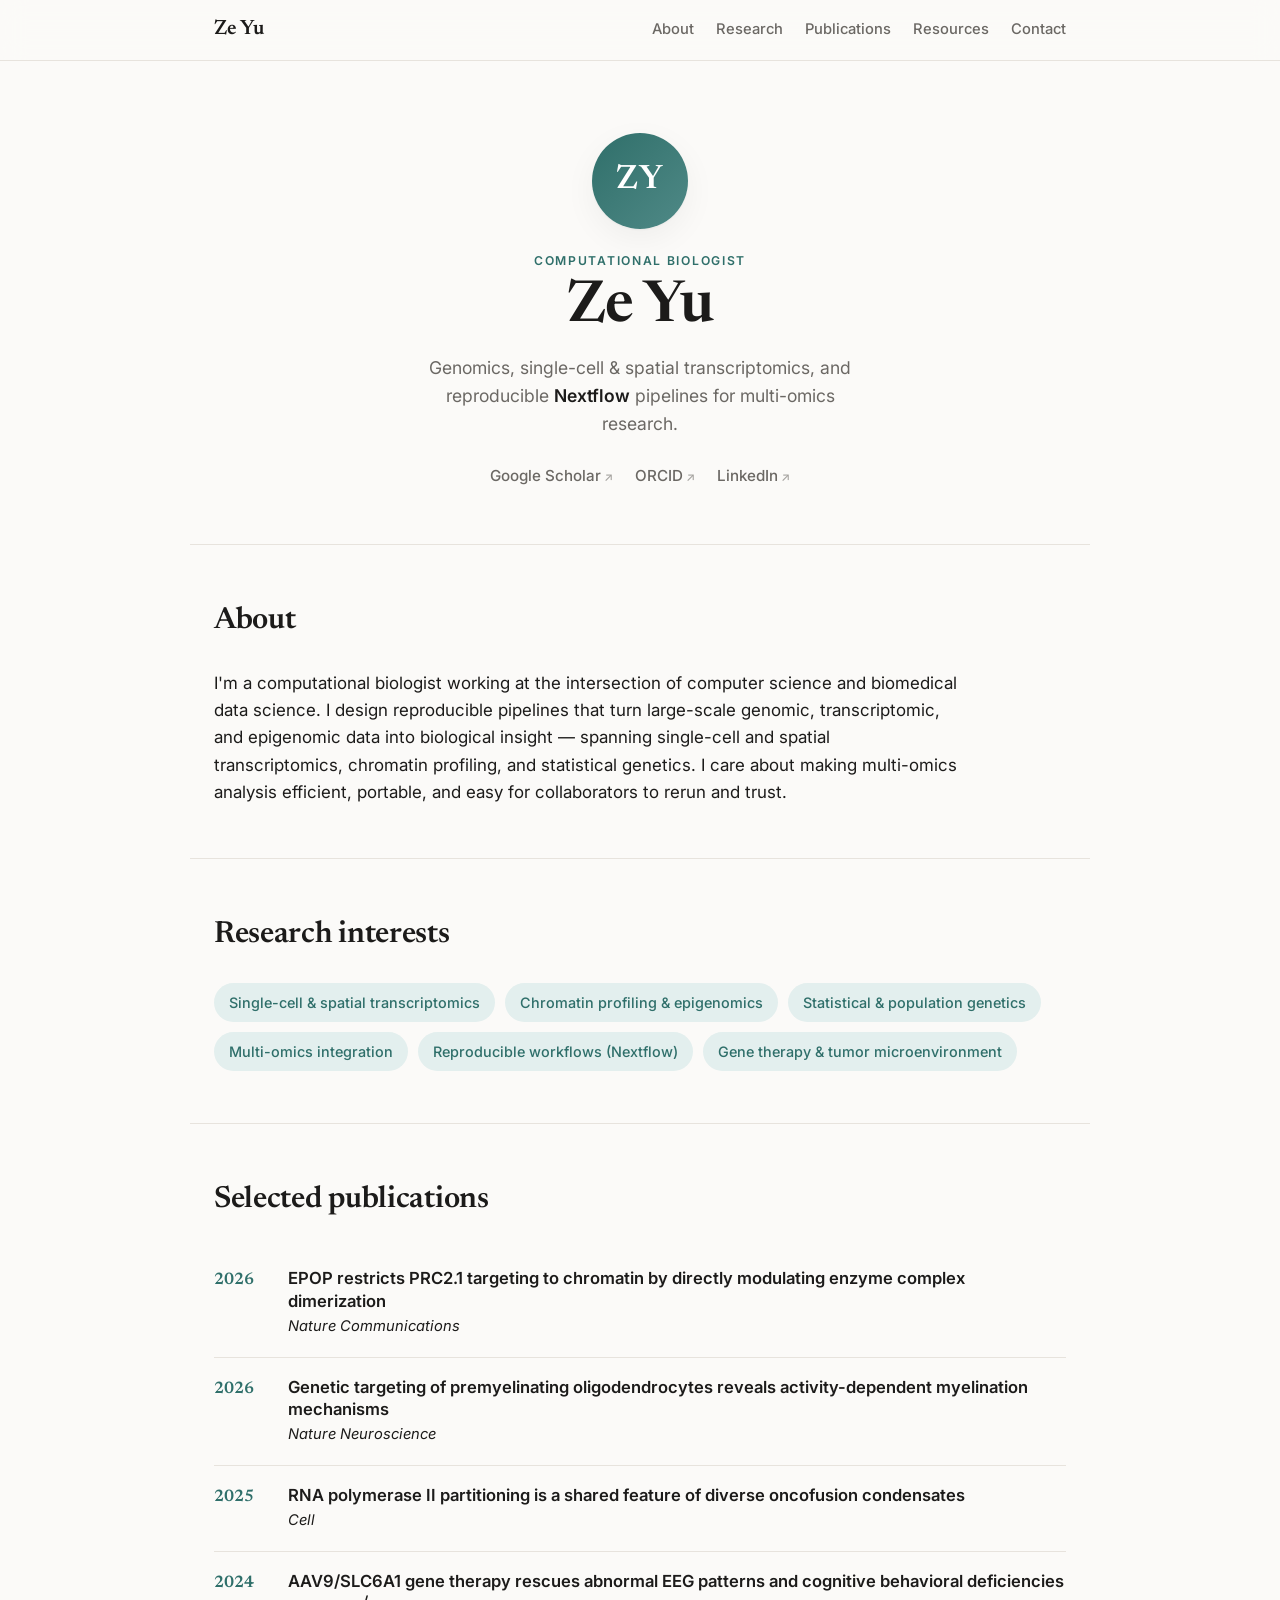
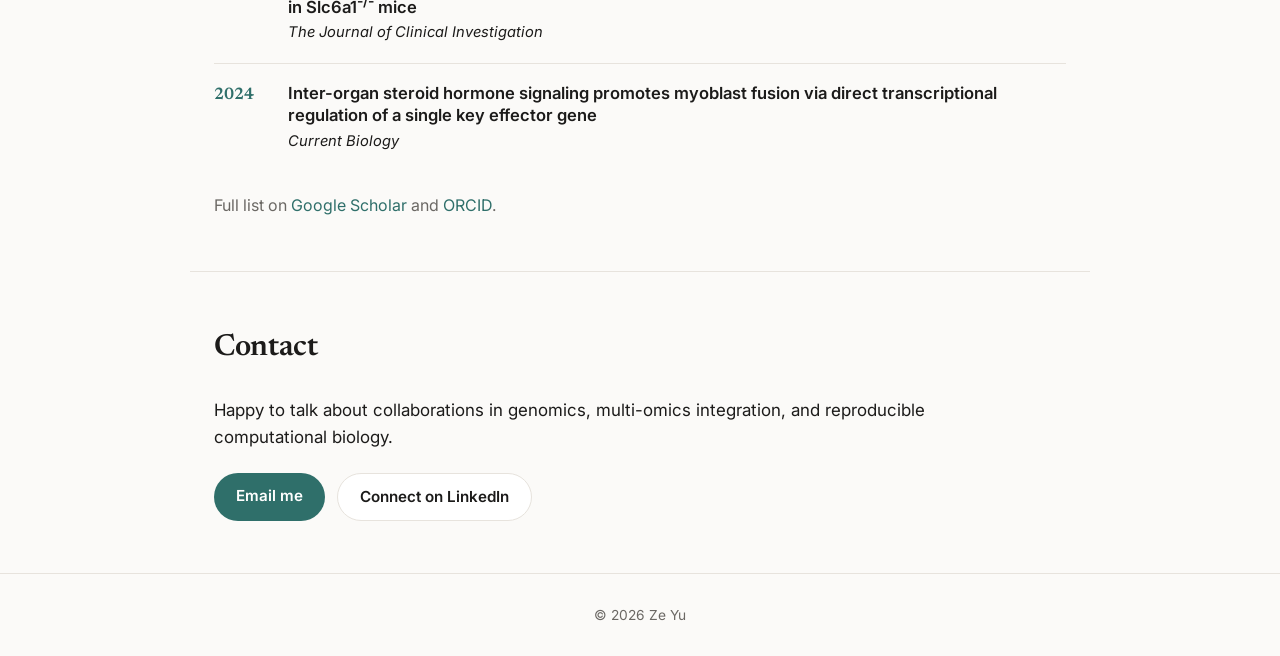
==== commit 6dd94bd0: "Move Resources to its own page with curated, grouped tools Add resources.html as a separate tab (no " ====
--- a/index.html
+++ b/index.html
@@ -22,7 +22,7 @@
         <a href="#about">About</a>
         <a href="#research">Research</a>
         <a href="#publications">Publications</a>
-        <a href="#resources">Resources</a>
+        <a href="resources.html">Resources</a>
         <a href="#contact">Contact</a>
       </div>
     </nav>
@@ -119,87 +119,6 @@
       </p>
     </section>
 
-    <!-- RESOURCES -->
-    <section id="resources" class="container section">
-      <h2 class="section-title">Resources</h2>
-      <p class="prose muted section-lede">
-        Tools and platforms I recommend for reproducible genomics, with a quick
-        start to get you going. Great for anyone building analysis pipelines or
-        exploring single-cell data.
-      </p>
-
-      <div class="resource-grid">
-        <article class="resource">
-          <header>
-            <h3>Nextflow</h3>
-            <a class="resource-link" href="https://www.nextflow.io/docs/latest/index.html" target="_blank" rel="noopener">Docs ↗</a>
-          </header>
-          <p>A workflow language that makes pipelines reproducible and portable — the same code runs on your laptop, an HPC cluster, or the cloud, with containers handling dependencies.</p>
-          <p class="tut-label">Quick start</p>
-          <pre><code>curl -s https://get.nextflow.io | bash
-./nextflow run hello</code></pre>
-        </article>
-
-        <article class="resource">
-          <header>
-            <h3>nf-core</h3>
-            <a class="resource-link" href="https://nf-co.re/" target="_blank" rel="noopener">Pipelines ↗</a>
-          </header>
-          <p>A community-curated collection of production-ready Nextflow pipelines (RNA-seq, scRNA-seq, ChIP-seq, and more) — peer-reviewed, tested, and versioned so you don't reinvent the wheel.</p>
-          <p class="tut-label">Quick start</p>
-          <pre><code># run the rnaseq pipeline on the built-in test data
-nextflow run nf-core/rnaseq -profile test,docker \
-  --outdir results</code></pre>
-        </article>
-
-        <article class="resource">
-          <header>
-            <h3>CZ CELLxGENE</h3>
-            <a class="resource-link" href="https://cellxgene.cziscience.com/" target="_blank" rel="noopener">Explore ↗</a>
-          </header>
-          <p>The Chan Zuckerberg Initiative's platform for exploring single-cell data. Browse millions of annotated cells in the browser, or pull standardized data programmatically via the Census API.</p>
-          <p class="tut-label">Quick start</p>
-          <pre><code>pip install cellxgene-census
-# then query the Census in Python — see the docs</code></pre>
-        </article>
-
-        <article class="resource">
-          <header>
-            <h3>Seurat &amp; Scanpy</h3>
-            <a class="resource-link" href="https://satijalab.org/seurat/" target="_blank" rel="noopener">Seurat ↗</a>
-          </header>
-          <p>The two standard toolkits for single-cell analysis — Seurat in R, Scanpy in Python. QC, normalization, clustering, and visualization for scRNA-seq and multimodal data.</p>
-          <p class="tut-label">Quick start</p>
-          <pre><code># Python
-pip install scanpy
-# R
-install.packages("Seurat")</code></pre>
-        </article>
-
-        <article class="resource">
-          <header>
-            <h3>Bioconductor</h3>
-            <a class="resource-link" href="https://bioconductor.org/" target="_blank" rel="noopener">Packages ↗</a>
-          </header>
-          <p>The home of R packages for genomics — DESeq2, edgeR, limma, and hundreds more for bulk and single-cell analysis, all with consistent data structures and rich documentation.</p>
-          <p class="tut-label">Quick start</p>
-          <pre><code>if (!require("BiocManager")) install.packages("BiocManager")
-BiocManager::install("DESeq2")</code></pre>
-        </article>
-
-        <article class="resource">
-          <header>
-            <h3>Seqera / Wave &amp; Fusion</h3>
-            <a class="resource-link" href="https://seqera.io/" target="_blank" rel="noopener">Seqera ↗</a>
-          </header>
-          <p>Tooling from the team behind Nextflow — Seqera Platform for launching and monitoring runs, plus Wave containers and the Fusion file system for smoother cloud execution.</p>
-          <p class="tut-label">Good for</p>
-          <pre><code># managing pipeline runs at scale
-# and shared, monitored execution</code></pre>
-        </article>
-      </div>
-    </section>
-
     <!-- CONTACT -->
     <section id="contact" class="container section">
       <h2 class="section-title">Contact</h2>
--- a/styles.css
+++ b/styles.css
@@ -105,27 +105,26 @@
 .pub-venue { font-size: .92rem; color: var(--muted); }
 .pub-venue em { color: var(--text); }
 
-/* RESOURCES */
-.resource-grid { display: grid; grid-template-columns: repeat(auto-fill, minmax(280px, 1fr)); gap: 18px; }
+/* RESOURCES PAGE */
+.page-head { padding: 64px 24px 8px; }
+.page-head h1 { font-family: var(--serif); font-size: clamp(2.2rem, 5vw, 3rem); font-weight: 600; line-height: 1.05; letter-spacing: -.02em; margin: 8px 0 16px; }
+.res-cat { padding: 40px 24px 4px; }
+.cat-title {
+  font-family: var(--serif); font-size: 1.4rem; font-weight: 600; margin-bottom: 18px;
+  padding-bottom: 8px; border-bottom: 1px solid var(--border);
+}
+.resource-grid { display: grid; grid-template-columns: repeat(auto-fill, minmax(270px, 1fr)); gap: 16px; }
 .resource {
   background: var(--surface); border: 1px solid var(--border); border-radius: 16px;
-  padding: 22px; box-shadow: var(--shadow); display: flex; flex-direction: column;
+  padding: 20px 22px; box-shadow: var(--shadow); display: block;
   transition: transform .2s, border-color .2s;
 }
-.resource:hover { transform: translateY(-3px); border-color: var(--accent); }
-.resource header { display: flex; align-items: baseline; justify-content: space-between; gap: 10px; margin-bottom: 10px; }
-.resource h3 { font-size: 1.12rem; font-weight: 600; }
-.resource-link { font-size: .82rem; font-weight: 500; white-space: nowrap; }
-.resource p { font-size: .94rem; color: var(--muted); line-height: 1.55; }
-.tut-label {
-  text-transform: uppercase; letter-spacing: .08em; font-size: .68rem !important;
-  font-weight: 600; color: var(--accent) !important; margin: 14px 0 6px;
-}
-.resource pre {
-  background: var(--code-bg); border: 1px solid var(--border); border-radius: 10px;
-  padding: 12px 14px; overflow-x: auto; margin-top: auto;
-}
-.resource code { font-family: var(--mono); font-size: .82rem; color: var(--text); line-height: 1.5; white-space: pre; }
+.resource:hover { transform: translateY(-3px); border-color: var(--accent); text-decoration: none; }
+.resource h3 { font-size: 1.1rem; font-weight: 600; color: var(--text); margin-bottom: 8px; }
+.resource .ext { color: var(--muted); font-size: .85em; margin-left: 2px; }
+.resource:hover .ext { color: var(--accent); }
+.resource p { font-size: .93rem; color: var(--muted); line-height: 1.55; }
+.nav-links a.is-current { color: var(--accent); }
 
 /* CONTACT */
 .contact-links { display: flex; flex-wrap: wrap; gap: 12px; margin-top: 22px; }
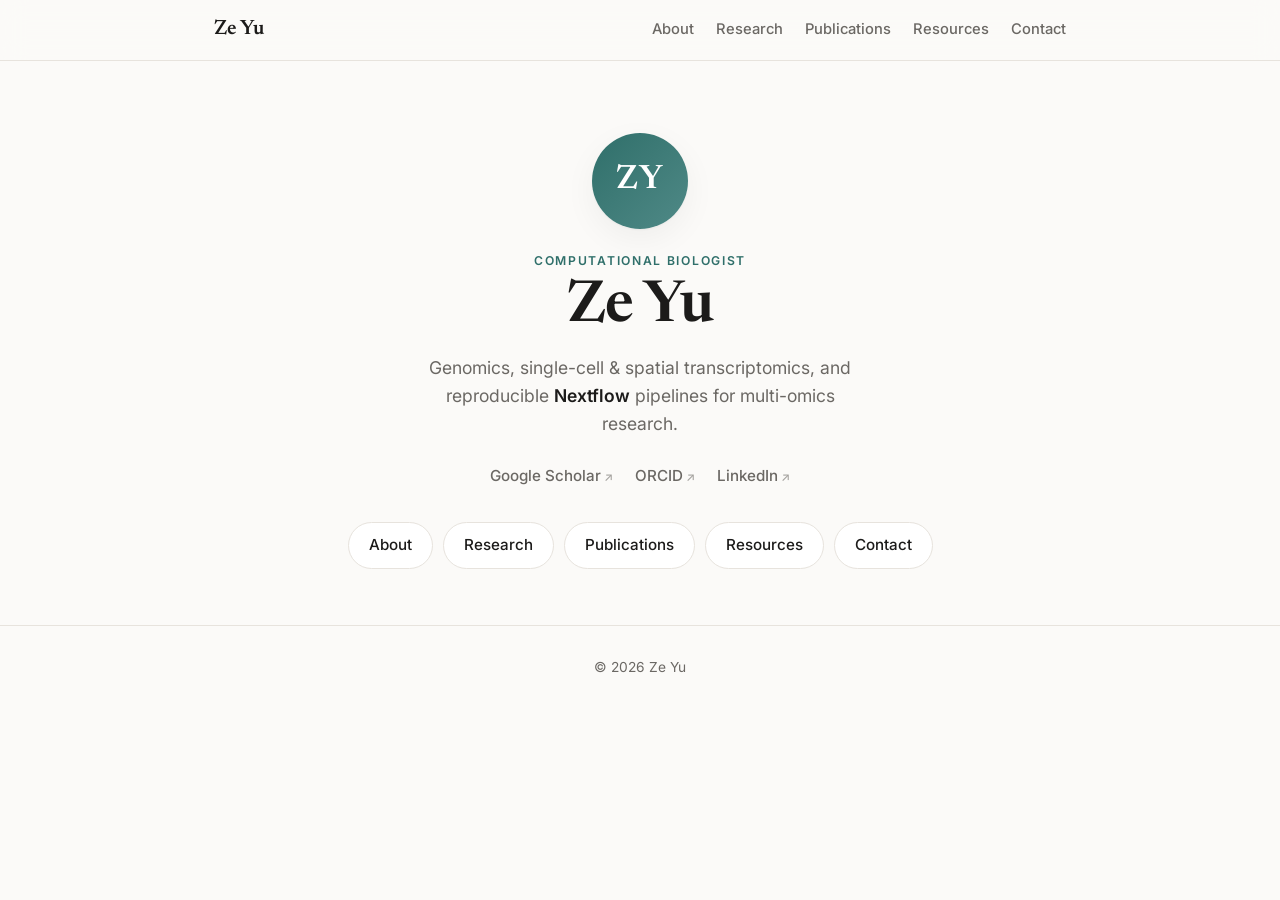
==== commit 8f813ad5: "Build personal website Static multi-page site (Home, About, Research, Publications, Resources, Conta" ====
--- a/index.html
+++ b/index.html
@@ -4,32 +4,31 @@
   <meta charset="UTF-8" />
   <meta name="viewport" content="width=device-width, initial-scale=1.0" />
   <title>Ze Yu — Computational Biologist</title>
-  <meta name="description" content="Ze Yu — Computational Biologist. Genomics, single-cell & spatial transcriptomics, and reproducible Nextflow pipelines. Recommended tools and quick-start guides." />
+  <meta name="description" content="Ze Yu — Computational Biologist. Genomics, single-cell & spatial transcriptomics, and reproducible Nextflow pipelines." />
   <meta property="og:title" content="Ze Yu — Computational Biologist" />
   <meta property="og:description" content="Genomics, single-cell & spatial transcriptomics, and reproducible Nextflow pipelines." />
   <meta property="og:type" content="website" />
   <link rel="preconnect" href="https://fonts.googleapis.com" />
   <link rel="preconnect" href="https://fonts.gstatic.com" crossorigin />
-  <link href="https://fonts.googleapis.com/css2?family=Newsreader:opsz,wght@6..72,400;6..72,500;6..72,600&family=Inter:wght@400;500;600&family=JetBrains+Mono:wght@400;500&display=swap" rel="stylesheet" />
+  <link href="https://fonts.googleapis.com/css2?family=Newsreader:opsz,wght@6..72,400;6..72,500;6..72,600&family=Inter:wght@400;500;600&display=swap" rel="stylesheet" />
   <link rel="stylesheet" href="styles.css" />
   <link rel="icon" href="data:image/svg+xml,%3Csvg xmlns='http://www.w3.org/2000/svg' viewBox='0 0 100 100'%3E%3Ctext y='.9em' font-size='90'%3E%F0%9F%A7%AC%3C/text%3E%3C/svg%3E" />
 </head>
 <body>
   <header class="site-header">
     <nav class="nav container">
-      <a href="#top" class="brand">Ze&nbsp;Yu</a>
+      <a href="index.html" class="brand">Ze&nbsp;Yu</a>
       <div class="nav-links">
-        <a href="#about">About</a>
-        <a href="#research">Research</a>
-        <a href="#publications">Publications</a>
+        <a href="about.html">About</a>
+        <a href="research.html">Research</a>
+        <a href="publications.html">Publications</a>
         <a href="resources.html">Resources</a>
-        <a href="#contact">Contact</a>
+        <a href="contact.html">Contact</a>
       </div>
     </nav>
   </header>
 
   <main id="top">
-    <!-- HERO -->
     <section class="hero container">
       <div class="avatar" aria-hidden="true">ZY</div>
       <p class="eyebrow">Computational Biologist</p>
@@ -43,93 +42,13 @@
         <a href="https://orcid.org/0000-0002-0583-1351" target="_blank" rel="noopener">ORCID</a>
         <a href="https://www.linkedin.com/in/ze-yu-9024b215b" target="_blank" rel="noopener">LinkedIn</a>
       </div>
-    </section>
-
-    <!-- ABOUT -->
-    <section id="about" class="container section">
-      <h2 class="section-title">About</h2>
-      <p class="prose">
-        I'm a computational biologist working at the intersection of computer
-        science and biomedical data science. I design reproducible pipelines
-        that turn large-scale genomic, transcriptomic, and epigenomic data into
-        biological insight — spanning single-cell and spatial transcriptomics,
-        chromatin profiling, and statistical genetics. I care about making
-        multi-omics analysis efficient, portable, and easy for collaborators to
-        rerun and trust.
-      </p>
-    </section>
-
-    <!-- RESEARCH -->
-    <section id="research" class="container section">
-      <h2 class="section-title">Research interests</h2>
-      <ul class="tags">
-        <li>Single-cell &amp; spatial transcriptomics</li>
-        <li>Chromatin profiling &amp; epigenomics</li>
-        <li>Statistical &amp; population genetics</li>
-        <li>Multi-omics integration</li>
-        <li>Reproducible workflows (Nextflow)</li>
-        <li>Gene therapy &amp; tumor microenvironment</li>
-      </ul>
-    </section>
-
-    <!-- PUBLICATIONS -->
-    <section id="publications" class="container section">
-      <h2 class="section-title">Selected publications</h2>
-      <ul class="pub-list">
-        <li class="pub">
-          <span class="pub-year">2026</span>
-          <div>
-            <p class="pub-title">EPOP restricts PRC2.1 targeting to chromatin by directly modulating enzyme complex dimerization</p>
-            <p class="pub-venue"><em>Nature Communications</em></p>
-          </div>
-        </li>
-        <li class="pub">
-          <span class="pub-year">2026</span>
-          <div>
-            <p class="pub-title">Genetic targeting of premyelinating oligodendrocytes reveals activity-dependent myelination mechanisms</p>
-            <p class="pub-venue"><em>Nature Neuroscience</em></p>
-          </div>
-        </li>
-        <li class="pub">
-          <span class="pub-year">2025</span>
-          <div>
-            <p class="pub-title">RNA polymerase II partitioning is a shared feature of diverse oncofusion condensates</p>
-            <p class="pub-venue"><em>Cell</em></p>
-          </div>
-        </li>
-        <li class="pub">
-          <span class="pub-year">2024</span>
-          <div>
-            <p class="pub-title">AAV9/SLC6A1 gene therapy rescues abnormal EEG patterns and cognitive behavioral deficiencies in Slc6a1<sup>-/-</sup> mice</p>
-            <p class="pub-venue"><em>The Journal of Clinical Investigation</em></p>
-          </div>
-        </li>
-        <li class="pub">
-          <span class="pub-year">2024</span>
-          <div>
-            <p class="pub-title">Inter-organ steroid hormone signaling promotes myoblast fusion via direct transcriptional regulation of a single key effector gene</p>
-            <p class="pub-venue"><em>Current Biology</em></p>
-          </div>
-        </li>
-      </ul>
-      <p class="prose muted">
-        Full list on
-        <a href="https://scholar.google.com/citations?user=RxsNe5QAAAAJ&hl=en" target="_blank" rel="noopener">Google Scholar</a>
-        and <a href="https://orcid.org/0000-0002-0583-1351" target="_blank" rel="noopener">ORCID</a>.
-      </p>
-    </section>
-
-    <!-- CONTACT -->
-    <section id="contact" class="container section">
-      <h2 class="section-title">Contact</h2>
-      <p class="prose">
-        Happy to talk about collaborations in genomics, multi-omics integration,
-        and reproducible computational biology.
-      </p>
-      <div class="contact-links">
-        <a class="btn btn-primary" href="mailto:ze.yu@utsouthwestern.edu">Email me</a>
-        <a class="btn btn-ghost" href="https://www.linkedin.com/in/ze-yu-9024b215b" target="_blank" rel="noopener">Connect on LinkedIn</a>
-      </div>
+      <nav class="hero-tabs" aria-label="Sections">
+        <a href="about.html">About</a>
+        <a href="research.html">Research</a>
+        <a href="publications.html">Publications</a>
+        <a href="resources.html">Resources</a>
+        <a href="contact.html">Contact</a>
+      </nav>
     </section>
   </main>
 
--- a/styles.css
+++ b/styles.css
@@ -78,6 +78,22 @@
 .hero-links a::after { content: "↗"; font-size: .78em; margin-left: 3px; opacity: .6; }
 .hero-links a:hover { color: var(--accent); text-decoration: none; }
 
+/* HOME SECTION TABS */
+.hero-tabs { display: flex; flex-wrap: wrap; gap: 10px; justify-content: center; margin-top: 34px; }
+.hero-tabs a {
+  padding: 10px 20px; border-radius: 999px; font-size: .95rem; font-weight: 500;
+  border: 1px solid var(--border); background: var(--surface); color: var(--text);
+  transition: transform .15s ease, border-color .2s, background .2s;
+}
+.hero-tabs a:hover {
+  text-decoration: none; transform: translateY(-2px);
+  border-color: var(--accent); background: color-mix(in srgb, var(--accent) 8%, var(--surface));
+}
+
+/* INNER PAGE BODY */
+.page-body { padding: 24px 24px 64px; }
+.page-body .prose + .prose { margin-top: 18px; }
+
 /* SECTIONS */
 .section { padding: 52px 24px; border-top: 1px solid var(--border); }
 .section-title { font-family: var(--serif); font-size: 1.9rem; font-weight: 600; margin-bottom: 24px; letter-spacing: -.01em; }
